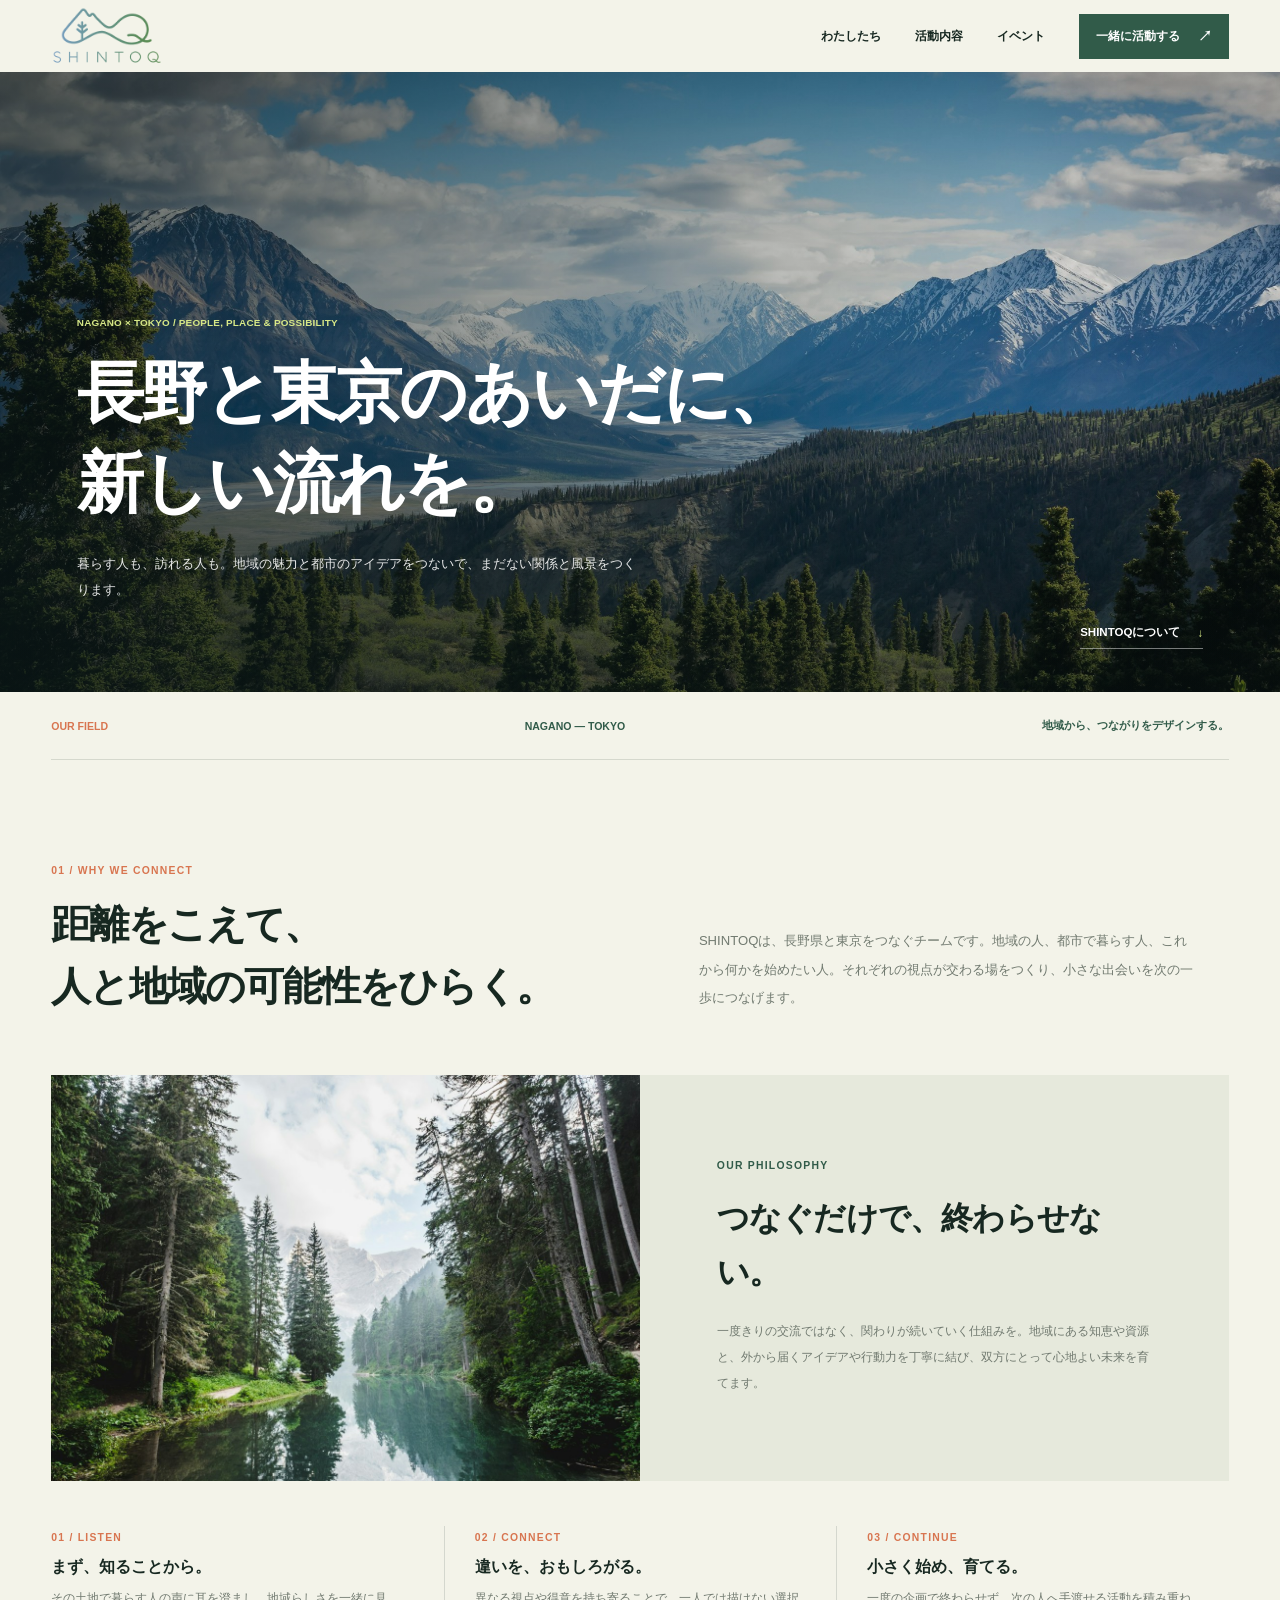
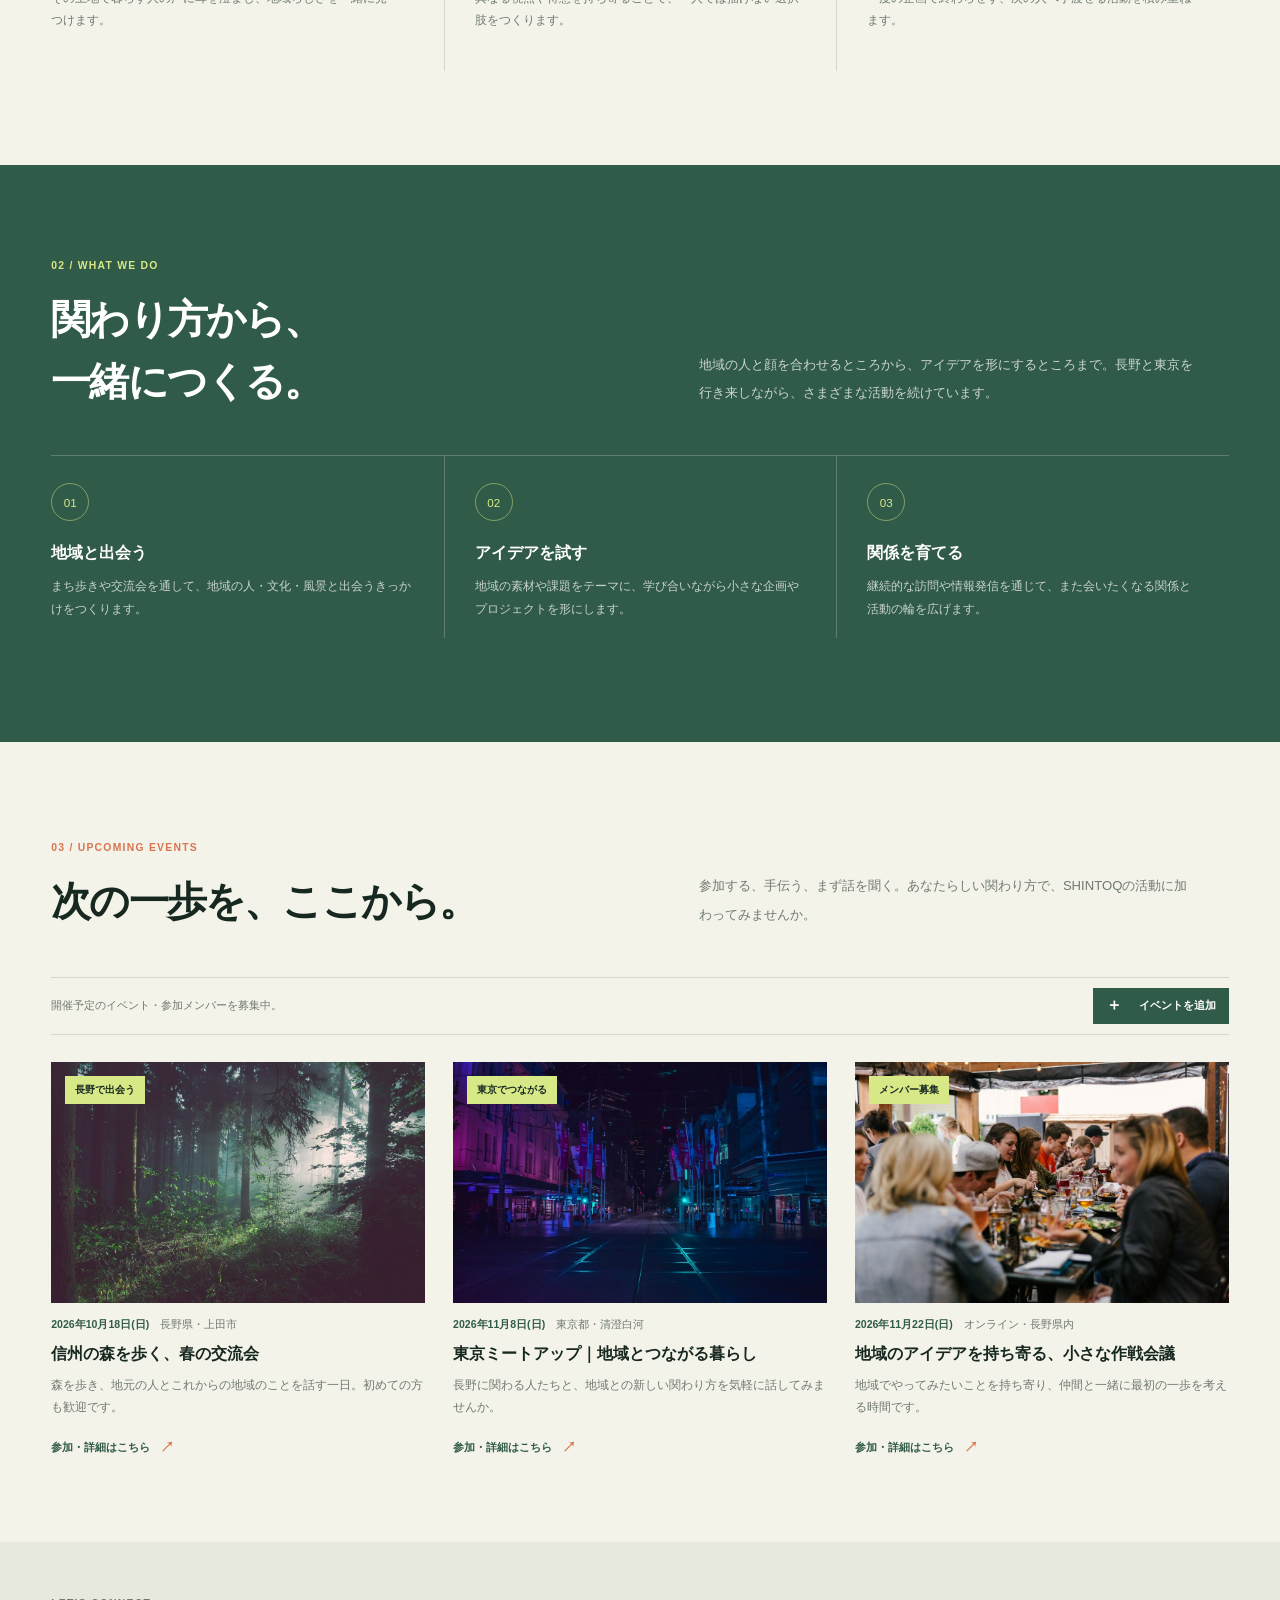
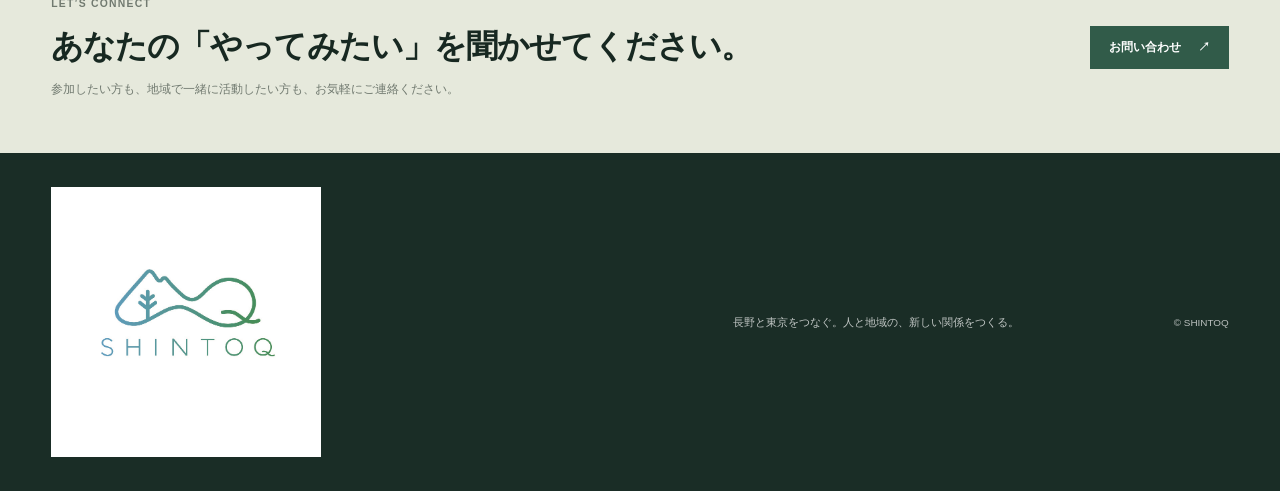
==== index.html @ 17fed613 "Blend header logo into site background Co-authored-by: Copilot App <223556219+Copilot@users.noreply." ====
<!doctype html>
<html lang="ja">
  <head>
    <meta charset="utf-8">
    <meta name="viewport" content="width=device-width, initial-scale=1">
    <meta name="theme-color" content="#f3f3e9">
    <meta name="description" content="長野と東京のあいだに、新しい流れを。SHINTOQは人と地域の可能性をつなぎます。">
    <title>SHINTOQ | 長野と東京のあいだに、新しい流れを。</title>
    <link rel="icon" href="assets/images/shintoq-logo.jpg" type="image/jpeg">
    <link rel="stylesheet" href="styles.css">
    <script src="content.js" defer></script>
    <script src="app.js" defer></script>
  </head>
  <body>
    <a class="skip-link" href="#main">本文へ移動</a>
    <header class="site-header">
      <a class="wordmark" href="#top" aria-label="SHINTOQ トップ">
        <img src="assets/images/shintoq-logo-header.png" alt="SHINTOQ" width="543" height="288">
      </a>
      <button class="menu-toggle" type="button" aria-expanded="false" aria-controls="site-nav">
        <span class="menu-toggle-label">メニュー</span>
        <span class="menu-toggle-icon" aria-hidden="true"><i></i><i></i></span>
      </button>
      <nav class="site-nav" id="site-nav" aria-label="メインナビゲーション">
        <a href="#about">わたしたち</a>
        <a href="#activities">活動内容</a>
        <a href="#events">イベント</a>
        <a class="nav-cta" href="#join">一緒に活動する <span aria-hidden="true">↗</span></a>
      </nav>
    </header>

    <main id="main">
      <section class="hero" id="top" aria-labelledby="hero-title">
        <img class="hero-image" id="hero-image" src="" alt="" fetchpriority="high">
        <div class="hero-shade" aria-hidden="true"></div>
        <div class="hero-copy">
          <p class="eyebrow">NAGANO × TOKYO / PEOPLE, PLACE &amp; POSSIBILITY</p>
          <h1 id="hero-title">長野と東京のあいだに、<br>新しい流れを。</h1>
          <p class="hero-description" id="hero-description"></p>
        </div>
        <a class="hero-link" href="#about">SHINTOQについて <span aria-hidden="true">↓</span></a>
      </section>

      <div class="field-strip" aria-label="SHINTOQの活動領域">
        <span>OUR FIELD</span>
        <span>NAGANO — TOKYO</span>
        <span>地域から、つながりをデザインする。</span>
      </div>

      <section class="about-section page-width" id="about">
        <div class="about-intro">
          <div class="section-title">
            <p class="eyebrow">01 / WHY WE CONNECT</p>
            <h2>距離をこえて、<br>人と地域の可能性をひらく。</h2>
          </div>
          <p class="about-copy" id="about-description"></p>
        </div>
        <div class="philosophy-feature">
          <img id="philosophy-image" src="" alt="">
          <div class="philosophy-copy">
            <p class="eyebrow">OUR PHILOSOPHY</p>
            <h3 id="philosophy-title"></h3>
            <p id="philosophy-description"></p>
          </div>
        </div>
        <div class="principles-grid" id="principles"></div>
      </section>

      <section class="activities-section" id="activities">
        <div class="page-width">
          <div class="activities-intro">
            <div class="section-title">
              <p class="eyebrow">02 / WHAT WE DO</p>
              <h2>関わり方から、<br>一緒につくる。</h2>
            </div>
            <p id="activities-description"></p>
          </div>
          <div class="activity-grid" id="activity-grid"></div>
        </div>
      </section>

      <section class="events-section page-width" id="events">
        <div class="events-intro">
          <div class="section-title">
            <p class="eyebrow">03 / UPCOMING EVENTS</p>
            <h2>次の一歩を、ここから。</h2>
          </div>
          <p id="events-description"></p>
        </div>
        <div class="events-toolbar">
          <p>開催予定のイベント・参加メンバーを募集中。</p>
          <a class="button button-green button-small" href="#join"><span aria-hidden="true">＋</span> イベントを追加</a>
        </div>
        <div class="event-grid" id="event-grid"></div>
      </section>

      <section class="join-section" id="join">
        <div class="page-width join-content">
          <div>
            <p class="eyebrow">LET’S CONNECT</p>
            <h2 id="join-title"></h2>
            <p id="join-description"></p>
          </div>
          <a class="button button-green" id="contact-link" href="#events">お問い合わせ <span aria-hidden="true">↗</span></a>
        </div>
      </section>
    </main>

    <footer class="site-footer">
      <div class="page-width footer-inner">
        <a class="footer-logo" href="#top" aria-label="SHINTOQ トップ">
          <img src="assets/images/shintoq-logo.jpg" alt="SHINTOQ" width="667" height="667">
        </a>
        <p id="footer-message"></p>
        <small>© SHINTOQ</small>
      </div>
    </footer>
  </body>
</html>
---- styles.css ----
:root {
  color-scheme: light;
  --ink: #172821;
  --muted: #717a70;
  --paper: #f3f3e9;
  --sage: #e6e9dc;
  --green: #315b49;
  --green-dark: #1a2d26;
  --orange: #d87550;
  --lime: #d7e887;
  --line: rgba(28, 52, 40, .14);
  --font: "Yu Gothic", "Hiragino Kaku Gothic ProN", Meiryo, sans-serif;
}

* { box-sizing: border-box; }
html { scroll-behavior: smooth; }
body { margin: 0; background: var(--paper); color: var(--ink); font-family: var(--font); -webkit-font-smoothing: antialiased; }
img { display: block; max-width: 100%; }
a { color: inherit; text-decoration: none; }
button { font: inherit; }

.page-width { width: min(1200px, 92%); margin-inline: auto; }
.skip-link { position: absolute; z-index: 10; top: 12px; left: 12px; padding: 12px 16px; transform: translateY(-160%); background: var(--green-dark); color: white; }
.skip-link:focus { transform: translateY(0); }
.site-header { position: relative; z-index: 5; display: flex; align-items: center; justify-content: space-between; height: 72px; padding: 0 max(4%, calc((100vw - 1440px) / 2)); background: var(--paper); }
.wordmark { display: block; width: 112px; height: auto; overflow: visible; }
.wordmark img { width: 100%; height: auto; object-fit: contain; }
.site-nav { display: flex; align-items: center; gap: 34px; font-size: .76rem; font-weight: 600; }
.site-nav a:not(.nav-cta):hover { color: var(--green); }
.nav-cta { display: inline-flex; align-items: center; gap: 18px; padding: 13px 17px; background: var(--green); color: white; }
.nav-cta span { font-size: .9rem; }
.menu-toggle { display: none; }

.hero { position: relative; display: flex; align-items: end; min-height: 620px; padding: 100px max(6%, calc((100vw - 1440px) / 2)) 88px; overflow: hidden; color: white; background: #344b45; }
.hero-image, .hero-shade { position: absolute; inset: 0; width: 100%; height: 100%; }
.hero-image { object-fit: cover; object-position: center 48%; }
.hero-shade { background: linear-gradient(90deg, rgba(12, 26, 27, .58), rgba(13, 26, 28, .16) 80%), linear-gradient(0deg, rgba(9, 20, 18, .53), transparent 64%); }
.hero-copy { position: relative; z-index: 1; max-width: 830px; }
.eyebrow { margin: 0 0 20px; color: var(--orange); font-size: .65rem; font-weight: 700; letter-spacing: .12em; }
.hero .eyebrow { margin-bottom: 20px; color: var(--lime); font-size: .62rem; letter-spacing: .02em; }
.hero h1 { margin: 0; font-size: clamp(2.5rem, 5.2vw, 4.8rem); font-weight: 700; letter-spacing: -.045em; line-height: 1.36; }
.hero-description { max-width: 570px; margin: 22px 0 0; color: rgba(255,255,255,.89); font-size: .83rem; line-height: 2; }
.hero-link { position: absolute; z-index: 1; right: max(6%, calc((100vw - 1440px) / 2)); bottom: 43px; display: flex; align-items: center; gap: 17px; padding-bottom: 8px; border-bottom: 1px solid rgba(255,255,255,.45); color: white; font-size: .72rem; font-weight: 600; }
.hero-link span { color: var(--lime); }

.field-strip { display: flex; align-items: center; justify-content: space-between; width: min(1440px, 92%); min-height: 68px; margin-inline: auto; border-bottom: 1px solid var(--line); color: var(--green); font-size: .66rem; font-weight: 700; }
.field-strip span:first-child { color: var(--orange); }
.about-section { padding-top: 105px; padding-bottom: 94px; }
.about-intro, .activities-intro, .events-intro { display: grid; grid-template-columns: 1fr 1fr; align-items: end; gap: 10%; }
.section-title .eyebrow { margin-bottom: 18px; }
.section-title h2 { margin: 0; font-size: clamp(1.8rem, 3.1vw, 2.65rem); font-weight: 700; letter-spacing: -.045em; line-height: 1.55; }
.about-copy, .activities-intro > p, .events-intro > p { max-width: 500px; margin: 0 0 5px; color: var(--muted); font-size: .82rem; line-height: 2.15; }
.philosophy-feature { display: grid; grid-template-columns: 1fr 1fr; min-height: 370px; margin-top: 58px; background: var(--sage); }
.philosophy-feature > img { width: 100%; height: 100%; min-height: 370px; object-fit: cover; }
.philosophy-copy { display: flex; flex-direction: column; justify-content: center; padding: 48px clamp(35px, 6vw, 82px); }
.philosophy-copy .eyebrow { margin-bottom: 20px; color: var(--green); }
.philosophy-copy h3 { max-width: 480px; margin: 0 0 18px; font-size: clamp(1.45rem, 2.5vw, 2rem); line-height: 1.7; letter-spacing: -.025em; }
.philosophy-copy > p:last-child { max-width: 470px; margin: 0; color: var(--muted); font-size: .78rem; line-height: 2.1; }
.principles-grid { display: grid; grid-template-columns: repeat(3, 1fr); margin-top: 45px; }
.principle-card { min-height: 145px; padding: 6px 27px 6px 0; }
.principle-card + .principle-card { padding-left: 30px; border-left: 1px solid var(--line); }
.principle-card .eyebrow { margin-bottom: 14px; }
.principle-card h3 { margin: 0 0 10px; font-size: .98rem; }
.principle-card > p:last-child { max-width: 340px; margin: 0; color: var(--muted); font-size: .72rem; line-height: 1.9; }

.activities-section { padding: 95px 0 104px; background: var(--green); color: white; }
.activities-intro { padding-bottom: 43px; border-bottom: 1px solid rgba(255,255,255,.22); }
.activities-section .eyebrow { color: var(--lime); }
.activities-intro > p { color: rgba(255,255,255,.75); }
.activity-grid { display: grid; grid-template-columns: repeat(3, 1fr); }
.activity-card { min-height: 182px; padding: 27px 30px 0 0; }
.activity-card + .activity-card { padding-left: 30px; border-left: 1px solid rgba(255,255,255,.22); }
.activity-number { display: flex; align-items: center; justify-content: center; width: 38px; height: 38px; margin-bottom: 22px; border: 1px solid rgba(215,232,135,.48); border-radius: 50%; color: var(--lime); font-size: .73rem; }
.activity-card h3 { margin: 0 0 11px; font-size: 1rem; }
.activity-card p { max-width: 360px; margin: 0; color: rgba(255,255,255,.73); font-size: .73rem; line-height: 1.95; }

.events-section { padding-top: 100px; padding-bottom: 85px; }
.events-intro { padding-bottom: 44px; }
.events-intro > p { margin-bottom: 4px; }
.events-toolbar { display: flex; align-items: center; justify-content: space-between; min-height: 58px; border-top: 1px solid var(--line); border-bottom: 1px solid var(--line); }
.events-toolbar > p { margin: 0; color: var(--muted); font-size: .68rem; }
.button { display: inline-flex; align-items: center; justify-content: center; gap: 17px; min-height: 43px; padding: 0 19px; font-size: .72rem; font-weight: 600; transition: background .2s ease, transform .2s ease; }
.button:hover { transform: translateY(-2px); }
.button-green { background: var(--green); color: white; }
.button-green:hover { background: #234836; }
.button-small { min-height: 36px; padding-inline: 13px; font-size: .66rem; }
.button-small > span { font-size: 1rem; }
.event-grid { display: grid; grid-template-columns: repeat(3, 1fr); gap: 28px; padding-top: 27px; }
.event-card { min-width: 0; }
.event-image-link { position: relative; display: block; aspect-ratio: 1.55; overflow: hidden; background: var(--sage); }
.event-image { width: 100%; height: 100%; object-fit: cover; transition: transform .4s ease; }
.event-image-link:hover .event-image { transform: scale(1.04); }
.event-category { position: absolute; top: 14px; left: 14px; padding: 7px 10px; background: var(--lime); color: var(--ink); font-size: .62rem; font-weight: 700; }
.event-body { padding-top: 15px; }
.event-date { margin: 0 0 8px; color: var(--green); font-size: .66rem; font-weight: 700; }
.event-location { color: var(--muted); font-weight: 500; }
.event-body h3 { margin: 0 0 8px; font-size: 1rem; font-weight: 700; line-height: 1.7; }
.event-description { min-height: 52px; margin: 0; color: var(--muted); font-size: .72rem; line-height: 1.9; }
.event-details { display: inline-flex; align-items: center; gap: 10px; margin-top: 11px; color: var(--green); font-size: .66rem; font-weight: 700; }
.event-details span { color: var(--orange); font-size: .9rem; }

.join-section { padding: 56px 0; background: var(--sage); }
.join-content { display: flex; align-items: center; justify-content: space-between; gap: 45px; }
.join-section .eyebrow { margin-bottom: 12px; color: var(--muted); }
.join-section h2 { margin: 0; font-size: clamp(1.35rem, 2.6vw, 2rem); line-height: 1.6; letter-spacing: -.03em; }
.join-section #join-description { margin: 10px 0 0; color: var(--muted); font-size: .73rem; }
.join-section .button { flex-shrink: 0; }
.site-footer { padding: 34px 0; background: var(--green-dark); color: white; }
.footer-inner { display: grid; grid-template-columns: 1fr 1fr auto; align-items: center; gap: 35px; }
.footer-logo { display: grid; place-items: center; width: 270px; min-height: 220px; padding: 23px; background: white; }
.footer-logo img { width: 100%; height: auto; }
.footer-inner > p { justify-self: center; margin: 0; color: rgba(255,255,255,.73); font-size: .7rem; }
.footer-inner small { justify-self: end; color: rgba(255,255,255,.7); font-size: .62rem; }

@media (min-width: 1500px) {
  .hero { min-height: 740px; }
}

@media (max-width: 800px) {
  .site-header { height: 64px; }
  .hero { min-height: 560px; padding: 80px 6% 78px; }
  .hero h1 { font-size: clamp(2.4rem, 7vw, 3.8rem); }
  .about-section { padding-top: 76px; padding-bottom: 75px; }
  .about-intro, .activities-intro, .events-intro { gap: 6%; }
  .philosophy-feature { min-height: 310px; }
  .philosophy-feature > img { min-height: 310px; }
  .philosophy-copy { padding: 34px 28px; }
  .activity-card, .activity-card + .activity-card { padding-right: 19px; padding-left: 19px; }
  .activity-card:first-child { padding-left: 0; }
  .activity-card p { font-size: .69rem; }
  .event-grid { gap: 18px; }
  .event-body h3 { font-size: .9rem; }
  .footer-logo { width: 210px; min-height: 175px; }
}

@media (max-width: 600px) {
  .page-width { width: 88%; }
  .site-header { height: 62px; padding-inline: 6%; }
  .wordmark { width: 92px; height: auto; }
  .menu-toggle { display: flex; align-items: center; gap: 10px; padding: 9px 0 9px 10px; border: 0; background: transparent; color: var(--ink); cursor: pointer; }
  .menu-toggle-label { font-size: .68rem; font-weight: 600; }
  .menu-toggle-icon { display: grid; gap: 5px; width: 18px; }
  .menu-toggle-icon i { height: 1px; background: var(--ink); transition: transform .2s ease; }
  .menu-toggle[aria-expanded="true"] .menu-toggle-icon i:first-child { transform: translateY(3px) rotate(45deg); }
  .menu-toggle[aria-expanded="true"] .menu-toggle-icon i:last-child { transform: translateY(-3px) rotate(-45deg); }
  .site-nav { position: absolute; top: 100%; right: 0; left: 0; display: none; align-items: stretch; gap: 0; padding: 12px 6% 20px; background: var(--paper); box-shadow: 0 10px 18px rgba(20,35,27,.1); }
  .site-nav.is-open { display: flex; flex-direction: column; }
  .site-nav a { padding: 13px 0; }
  .site-nav .nav-cta { justify-content: space-between; margin-top: 6px; padding: 12px 15px; }
  .hero { min-height: 510px; padding: 65px 6% 82px; }
  .hero-image { object-position: 57% center; }
  .hero h1 { font-size: clamp(2.25rem, 9.3vw, 3.3rem); }
  .hero .eyebrow { max-width: 300px; font-size: .56rem; line-height: 1.8; }
  .hero-description { max-width: 390px; font-size: .76rem; }
  .hero-link { right: 6%; bottom: 28px; font-size: .66rem; }
  .field-strip { width: 88%; min-height: 62px; gap: 10px; font-size: .55rem; }
  .field-strip span:last-child { display: none; }
  .about-section { padding-top: 68px; padding-bottom: 65px; }
  .about-intro, .activities-intro, .events-intro { grid-template-columns: 1fr; gap: 20px; }
  .section-title h2 { font-size: clamp(1.65rem, 7vw, 2.25rem); }
  .about-copy, .activities-intro > p, .events-intro > p { font-size: .76rem; }
  .philosophy-feature { grid-template-columns: 1fr; margin-top: 35px; }
  .philosophy-feature > img { min-height: 0; aspect-ratio: 1.35; }
  .philosophy-copy { padding: 28px 24px 32px; }
  .philosophy-copy h3 { font-size: 1.4rem; }
  .principles-grid { grid-template-columns: 1fr; margin-top: 32px; }
  .principle-card, .principle-card + .principle-card { min-height: 0; padding: 20px 0; border-top: 1px solid var(--line); border-left: 0; }
  .principle-card .eyebrow { margin-bottom: 10px; }
  .activities-section { padding: 68px 0 70px; }
  .activities-intro { padding-bottom: 28px; }
  .activity-grid { grid-template-columns: 1fr; }
  .activity-card, .activity-card + .activity-card { min-height: 0; padding: 22px 0; border-bottom: 1px solid rgba(255,255,255,.22); border-left: 0; }
  .activity-number { margin-bottom: 14px; }
  .activity-card p { font-size: .73rem; }
  .events-section { padding-top: 68px; padding-bottom: 58px; }
  .events-intro { padding-bottom: 28px; }
  .events-toolbar > p { max-width: 58%; font-size: .62rem; }
  .event-grid { grid-template-columns: 1fr; gap: 30px; padding-top: 22px; }
  .event-image-link { aspect-ratio: 1.6; }
  .event-description { min-height: 0; }
  .join-section { padding: 42px 0; }
  .join-content { align-items: flex-start; flex-direction: column; gap: 24px; }
  .join-section h2 { font-size: 1.4rem; }
  .site-footer { padding: 24px 0; }
  .footer-inner { grid-template-columns: 1fr auto; gap: 20px; }
  .footer-logo { grid-row: span 2; width: 138px; min-height: 138px; padding: 16px; }
  .footer-inner > p { justify-self: start; align-self: end; font-size: .62rem; }
  .footer-inner small { align-self: start; }
}

@media (min-width: 481px) and (max-width: 600px) {
  .page-width { width: 95%; }
  .site-header { height: 40px; padding-inline: 2.5%; }
  .wordmark { width: 57px; height: auto; }
  .menu-toggle { display: none; }
  .site-nav { position: static; display: flex; align-items: center; gap: 14px; padding: 0; background: transparent; box-shadow: none; font-size: .47rem; }
  .site-nav a { padding: 0; }
  .site-nav .nav-cta { margin: 0; padding: 7px 9px; }
  .hero { min-height: 355px; padding: 55px 2.5% 45px; }
  .hero h1 { font-size: 1.9rem; }
  .hero .eyebrow { max-width: none; margin-bottom: 12px; font-size: .43rem; }
  .hero-description { max-width: 365px; margin-top: 12px; font-size: .48rem; }
  .hero-link { right: 2.5%; bottom: 22px; font-size: .46rem; }
  .field-strip { width: 95%; min-height: 35px; font-size: .45rem; }
  .field-strip span:last-child { display: inline; }
  .about-section { padding-top: 55px; padding-bottom: 48px; }
  .about-intro, .activities-intro, .events-intro { grid-template-columns: 1fr 1fr; gap: 5%; }
  .section-title .eyebrow { margin-bottom: 9px; font-size: .43rem; }
  .section-title h2 { font-size: 1.2rem; line-height: 1.5; }
  .about-copy, .activities-intro > p, .events-intro > p { margin-bottom: 0; font-size: .48rem; line-height: 1.9; }
  .philosophy-feature { grid-template-columns: 1fr 1fr; min-height: 196px; margin-top: 28px; }
  .philosophy-feature > img { min-height: 196px; }
  .philosophy-copy { padding: 20px 25px; }
  .philosophy-copy .eyebrow { margin-bottom: 10px; font-size: .43rem; }
  .philosophy-copy h3 { margin-bottom: 9px; font-size: .96rem; line-height: 1.6; }
  .philosophy-copy > p:last-child { font-size: .47rem; line-height: 1.9; }
  .principles-grid { grid-template-columns: repeat(3, 1fr); margin-top: 28px; }
  .principle-card { min-height: 102px; padding: 4px 11px 4px 0; }
  .principle-card + .principle-card { padding-left: 13px; }
  .principle-card .eyebrow { margin-bottom: 8px; }
  .principle-card h3 { margin-bottom: 6px; font-size: .58rem; }
  .principle-card > p:last-child { font-size: .43rem; line-height: 1.7; }
  .activities-section { padding: 60px 0 64px; }
  .activities-intro { padding-bottom: 28px; }
  .activity-grid { grid-template-columns: repeat(3, minmax(0, 1fr)); }
  .activity-card, .activity-card + .activity-card { min-height: 128px; padding: 15px 13px 0; }
  .activity-card:first-child { padding-left: 0; }
  .activity-number { width: 26px; height: 26px; margin-bottom: 13px; font-size: .53rem; }
  .activity-card h3 { margin-bottom: 7px; font-size: .59rem; }
  .activity-card p { font-size: .44rem; line-height: 1.75; }
  .events-section { padding-top: 62px; padding-bottom: 48px; }
  .events-intro { padding-bottom: 27px; }
  .events-toolbar { min-height: 38px; }
  .events-toolbar > p { max-width: none; font-size: .45rem; }
  .button { min-height: 30px; gap: 8px; padding-inline: 11px; font-size: .48rem; }
  .button-small { min-height: 25px; padding-inline: 8px; font-size: .43rem; }
  .event-grid { grid-template-columns: repeat(3, minmax(0, 1fr)); gap: 13px; padding-top: 17px; }
  .event-image-link { aspect-ratio: 1.55; }
  .event-category { top: 8px; left: 8px; padding: 5px 7px; font-size: .4rem; }
  .event-body { padding-top: 9px; }
  .event-date { margin-bottom: 5px; font-size: .43rem; }
  .event-location { display: inline; font-size: .4rem; }
  .event-body h3 { margin-bottom: 5px; font-size: .57rem; line-height: 1.55; }
  .event-description { min-height: 44px; font-size: .43rem; line-height: 1.65; }
  .event-details { gap: 5px; margin-top: 7px; font-size: .42rem; }
  .join-section { padding: 35px 0; }
  .join-content { align-items: center; flex-direction: row; gap: 25px; }
  .join-section .eyebrow { margin-bottom: 7px; font-size: .43rem; }
  .join-section h2 { font-size: .98rem; }
  .join-section #join-description { margin-top: 6px; font-size: .46rem; }
  .site-footer { padding: 14px 0; }
  .footer-inner { grid-template-columns: 1fr 1fr auto; gap: 20px; }
  .footer-logo { grid-row: auto; width: 145px; min-height: 145px; padding: 15px; }
  .footer-inner > p { justify-self: center; align-self: center; font-size: .43rem; }
  .footer-inner small { align-self: center; font-size: .4rem; }
}

@media (prefers-reduced-motion: reduce) {
  *, *::before, *::after { scroll-behavior: auto !important; transition-duration: .01ms !important; }
}
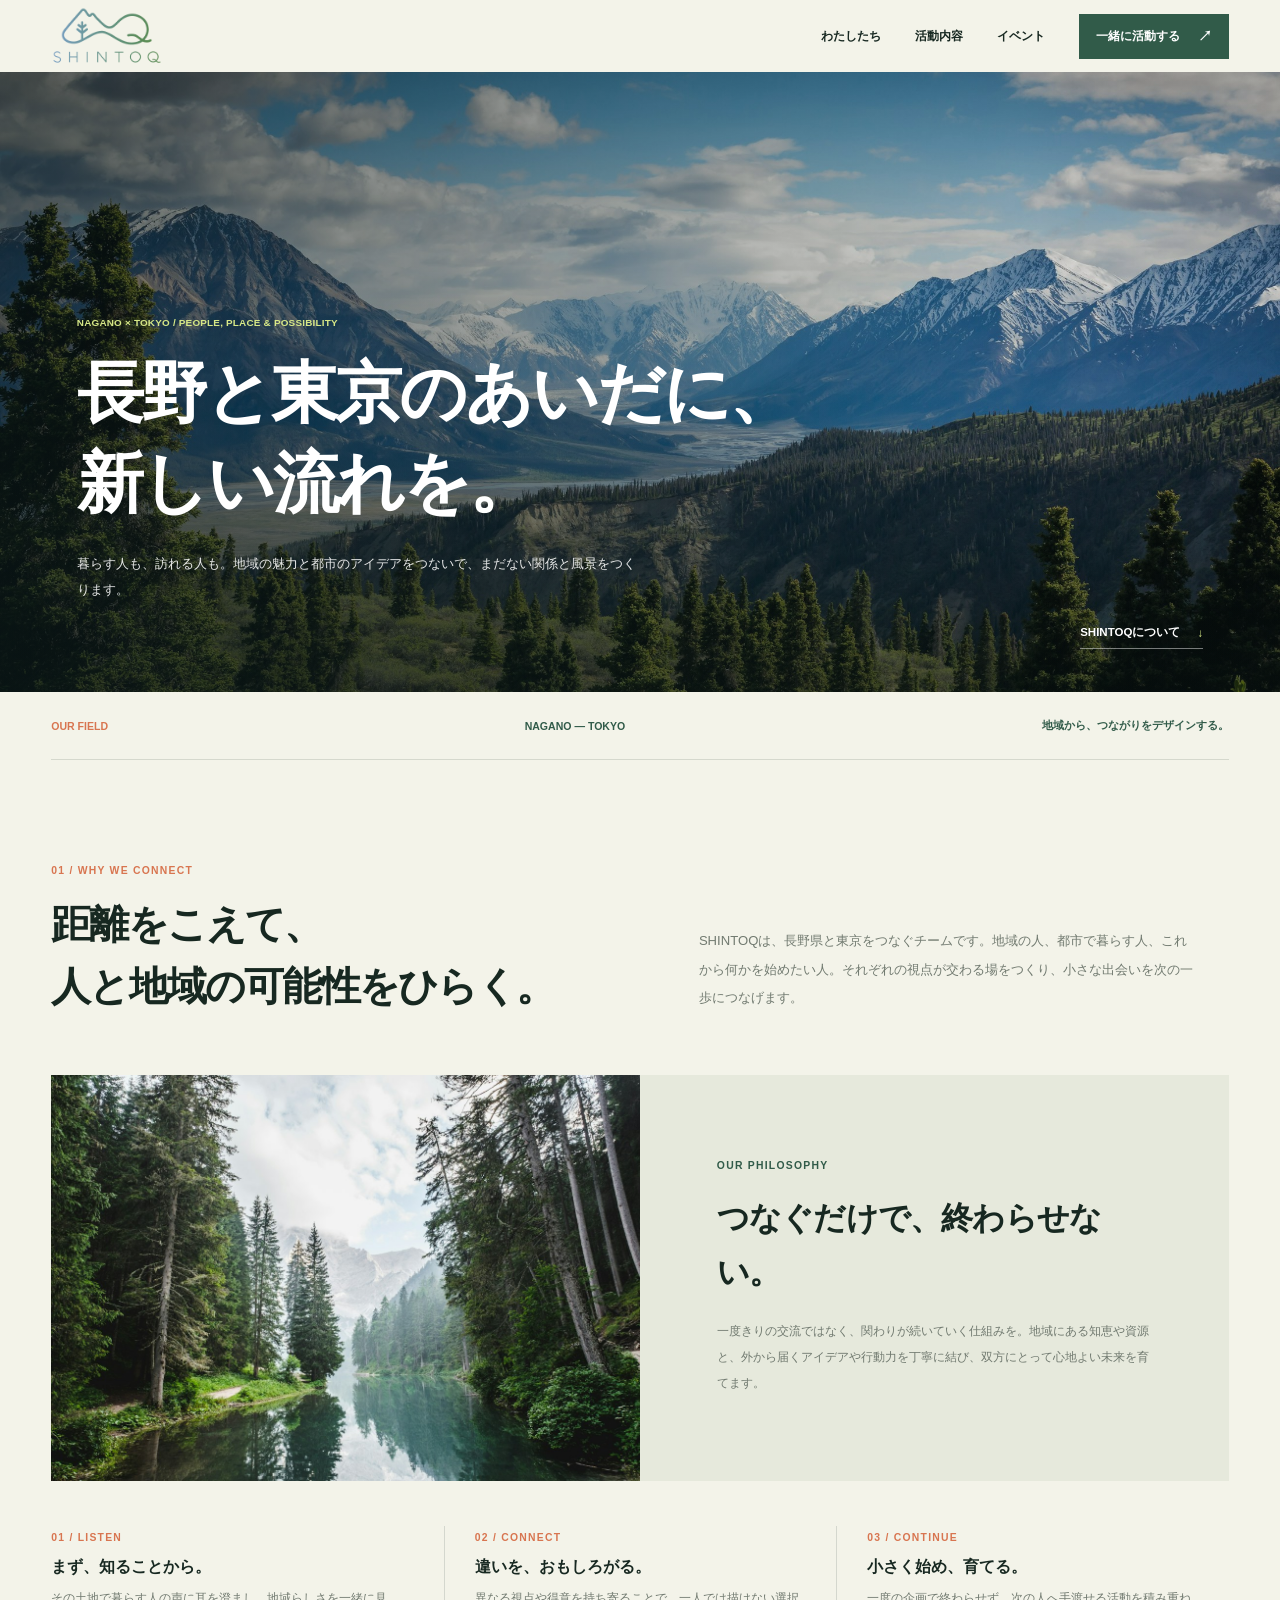
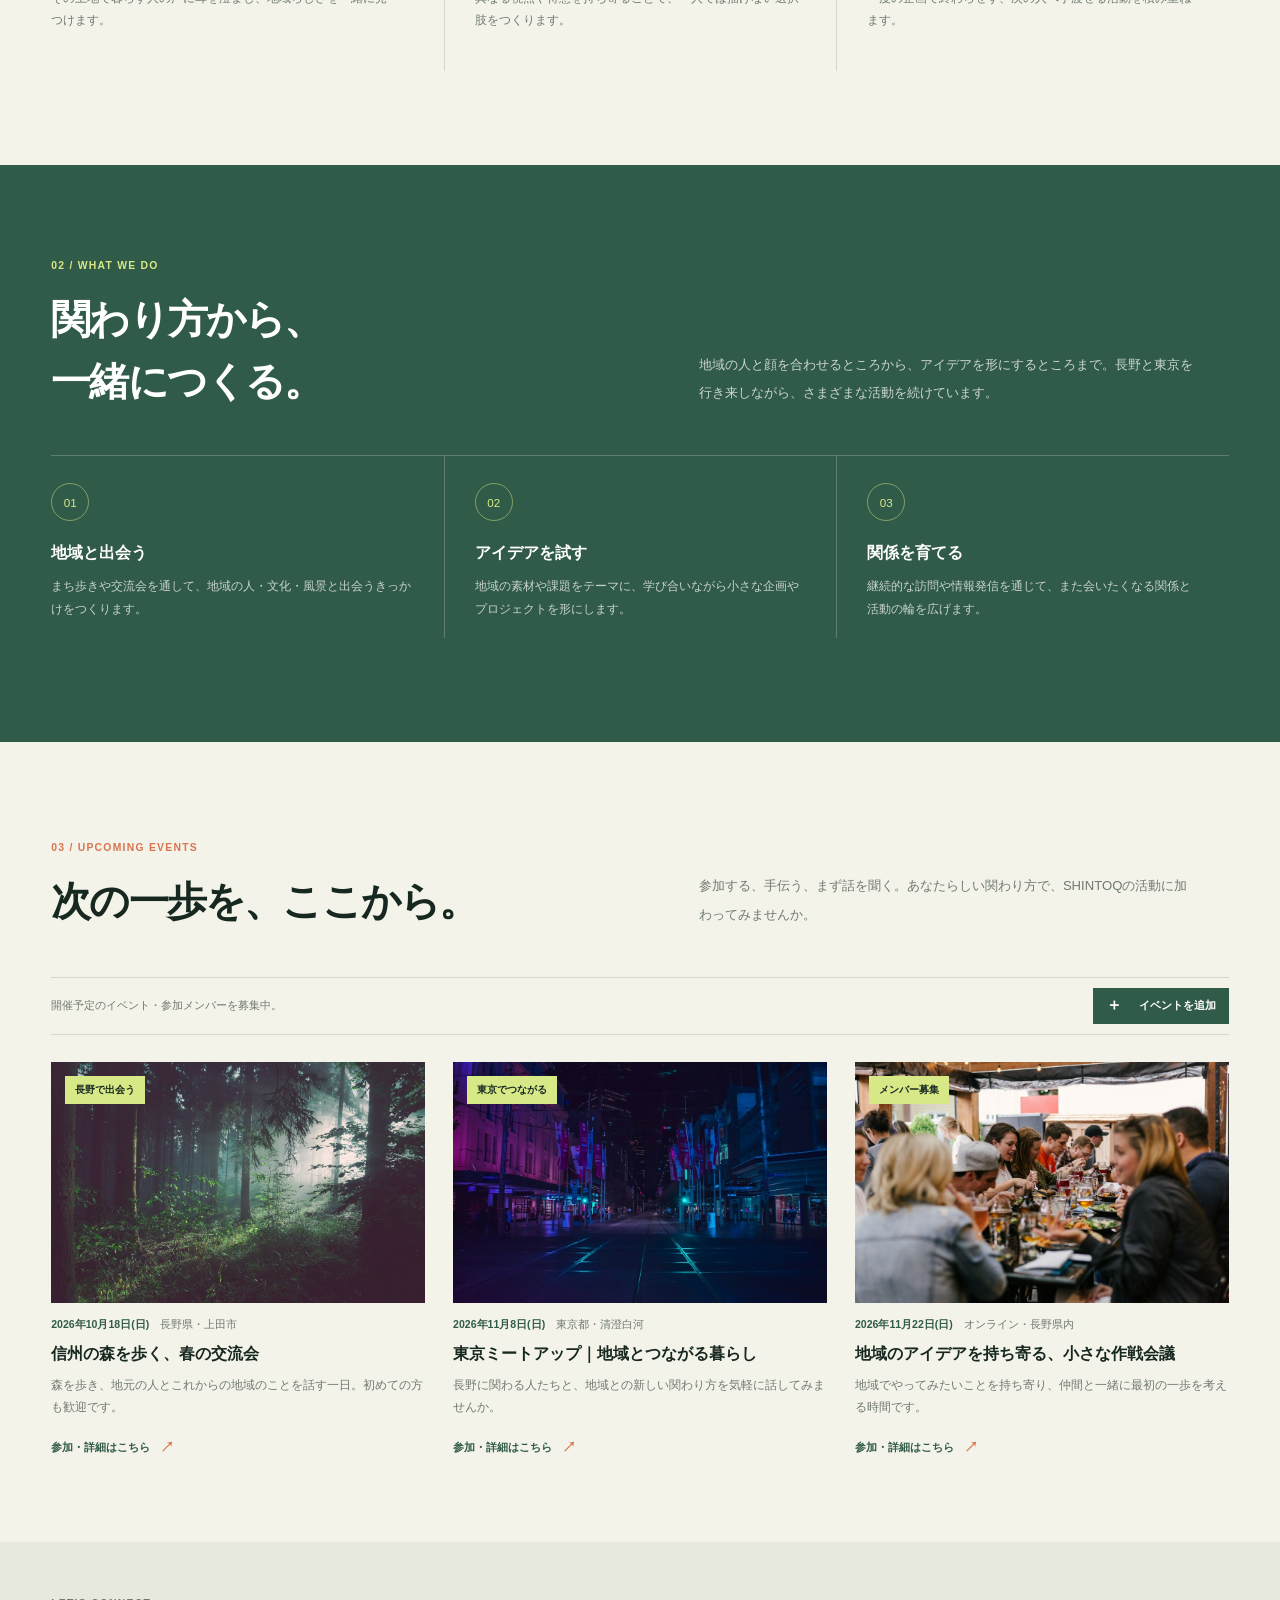
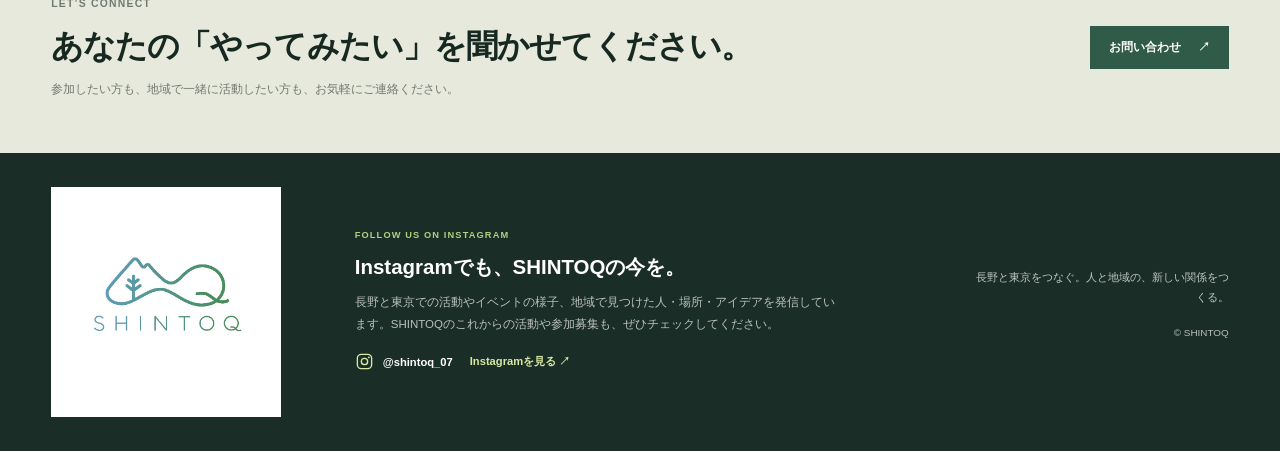
==== commit 6d9f5a43: "Add SHINTOQ Instagram footer link Co-authored-by: Copilot App <223556219+Copilot@users.noreply.githu" ====
--- a/index.html
+++ b/index.html
@@ -111,8 +111,24 @@
         <a class="footer-logo" href="#top" aria-label="SHINTOQ トップ">
           <img src="assets/images/shintoq-logo.jpg" alt="SHINTOQ" width="667" height="667">
         </a>
-        <p id="footer-message"></p>
-        <small>© SHINTOQ</small>
+        <div class="footer-instagram">
+          <p class="eyebrow">FOLLOW US ON INSTAGRAM</p>
+          <h2>Instagramでも、SHINTOQの今を。</h2>
+          <p id="instagram-description"></p>
+          <a class="instagram-link" id="instagram-link" href="#" target="_blank" rel="noopener noreferrer">
+            <svg aria-hidden="true" viewBox="0 0 24 24" fill="none">
+              <rect x="3" y="3" width="18" height="18" rx="5" stroke="currentColor" stroke-width="1.7"></rect>
+              <circle cx="12" cy="12" r="4" stroke="currentColor" stroke-width="1.7"></circle>
+              <circle cx="17.5" cy="6.8" r="1.1" fill="currentColor"></circle>
+            </svg>
+            <span id="instagram-handle"></span>
+            <span class="instagram-link-label">Instagramを見る <span aria-hidden="true">↗</span></span>
+          </a>
+        </div>
+        <div class="footer-meta">
+          <p id="footer-message"></p>
+          <small>© SHINTOQ</small>
+        </div>
       </div>
     </footer>
   </body>
--- a/styles.css
+++ b/styles.css
@@ -106,11 +106,19 @@
 .join-section #join-description { margin: 10px 0 0; color: var(--muted); font-size: .73rem; }
 .join-section .button { flex-shrink: 0; }
 .site-footer { padding: 34px 0; background: var(--green-dark); color: white; }
-.footer-inner { display: grid; grid-template-columns: 1fr 1fr auto; align-items: center; gap: 35px; }
-.footer-logo { display: grid; place-items: center; width: 270px; min-height: 220px; padding: 23px; background: white; }
+.footer-inner { display: grid; grid-template-columns: minmax(180px, .8fr) minmax(300px, 1.8fr) minmax(150px, .8fr); align-items: center; gap: clamp(20px, 4vw, 50px); }
+.footer-logo { display: grid; place-items: center; width: min(100%, 230px); aspect-ratio: 1; padding: 20px; background: white; }
 .footer-logo img { width: 100%; height: auto; }
-.footer-inner > p { justify-self: center; margin: 0; color: rgba(255,255,255,.73); font-size: .7rem; }
-.footer-inner small { justify-self: end; color: rgba(255,255,255,.7); font-size: .62rem; }
+.footer-instagram { max-width: 510px; }
+.footer-instagram .eyebrow { margin-bottom: 11px; color: #b5ce81; font-size: .58rem; }
+.footer-instagram h2 { margin: 0 0 9px; font-size: clamp(1.05rem, 1.6vw, 1.35rem); line-height: 1.6; }
+.footer-instagram > p:not(.eyebrow) { max-width: 490px; margin: 0; color: rgba(255,255,255,.7); font-size: .72rem; line-height: 1.9; }
+.instagram-link { display: inline-flex; align-items: center; gap: 9px; margin-top: 16px; color: white; font-size: .7rem; font-weight: 600; }
+.instagram-link > svg { width: 19px; height: 19px; color: #d9e8a4; }
+.instagram-link-label { margin-left: 8px; color: #d9e8a4; }
+.footer-meta { display: flex; flex-direction: column; align-items: flex-end; gap: 19px; }
+.footer-meta p { margin: 0; color: rgba(255,255,255,.73); font-size: .68rem; line-height: 1.9; text-align: right; }
+.footer-meta small { color: rgba(255,255,255,.7); font-size: .62rem; }
 
 @media (min-width: 1500px) {
   .hero { min-height: 740px; }
@@ -130,7 +138,11 @@
   .activity-card p { font-size: .69rem; }
   .event-grid { gap: 18px; }
   .event-body h3 { font-size: .9rem; }
-  .footer-logo { width: 210px; min-height: 175px; }
+  .footer-inner { grid-template-columns: 180px minmax(0, 1fr); gap: 25px; }
+  .footer-logo { grid-row: span 2; width: 180px; }
+  .footer-instagram { align-self: end; }
+  .footer-meta { grid-column: 2; align-items: flex-start; gap: 8px; }
+  .footer-meta p { font-size: .65rem; text-align: left; }
 }
 
 @media (max-width: 600px) {
@@ -182,10 +194,18 @@
   .join-content { align-items: flex-start; flex-direction: column; gap: 24px; }
   .join-section h2 { font-size: 1.4rem; }
   .site-footer { padding: 24px 0; }
-  .footer-inner { grid-template-columns: 1fr auto; gap: 20px; }
-  .footer-logo { grid-row: span 2; width: 138px; min-height: 138px; padding: 16px; }
-  .footer-inner > p { justify-self: start; align-self: end; font-size: .62rem; }
-  .footer-inner small { align-self: start; }
+  .footer-inner { grid-template-columns: 138px minmax(0, 1fr); align-items: start; gap: 18px 15px; }
+  .footer-logo { grid-column: 1; grid-row: 1 / span 2; width: 138px; padding: 16px; }
+  .footer-instagram { grid-column: 2; grid-row: 1; }
+  .footer-instagram .eyebrow { margin-bottom: 7px; font-size: .48rem; }
+  .footer-instagram h2 { margin-bottom: 6px; font-size: .83rem; }
+  .footer-instagram > p:not(.eyebrow) { font-size: .62rem; }
+  .instagram-link { flex-wrap: wrap; gap: 6px; margin-top: 10px; font-size: .61rem; }
+  .instagram-link > svg { width: 17px; height: 17px; }
+  .instagram-link-label { margin-left: 0; }
+  .footer-meta { grid-column: 2; grid-row: 2; gap: 8px; }
+  .footer-meta p { font-size: .58rem; text-align: left; }
+  .footer-meta small { align-self: flex-start; font-size: .53rem; }
 }
 
 @media (min-width: 481px) and (max-width: 600px) {
@@ -249,10 +269,16 @@
   .join-section h2 { font-size: .98rem; }
   .join-section #join-description { margin-top: 6px; font-size: .46rem; }
   .site-footer { padding: 14px 0; }
-  .footer-inner { grid-template-columns: 1fr 1fr auto; gap: 20px; }
-  .footer-logo { grid-row: auto; width: 145px; min-height: 145px; padding: 15px; }
-  .footer-inner > p { justify-self: center; align-self: center; font-size: .43rem; }
-  .footer-inner small { align-self: center; font-size: .4rem; }
+  .footer-inner { grid-template-columns: 145px minmax(0, 1fr); gap: 14px; }
+  .footer-logo { grid-column: 1; grid-row: 1 / span 2; width: 145px; padding: 15px; }
+  .footer-instagram .eyebrow { margin-bottom: 4px; font-size: .37rem; }
+  .footer-instagram h2 { margin-bottom: 4px; font-size: .64rem; }
+  .footer-instagram > p:not(.eyebrow) { font-size: .41rem; line-height: 1.6; }
+  .instagram-link { gap: 4px; margin-top: 5px; font-size: .4rem; }
+  .instagram-link > svg { width: 12px; height: 12px; }
+  .footer-meta { gap: 5px; }
+  .footer-meta p { font-size: .4rem; }
+  .footer-meta small { font-size: .37rem; }
 }
 
 @media (prefers-reduced-motion: reduce) {
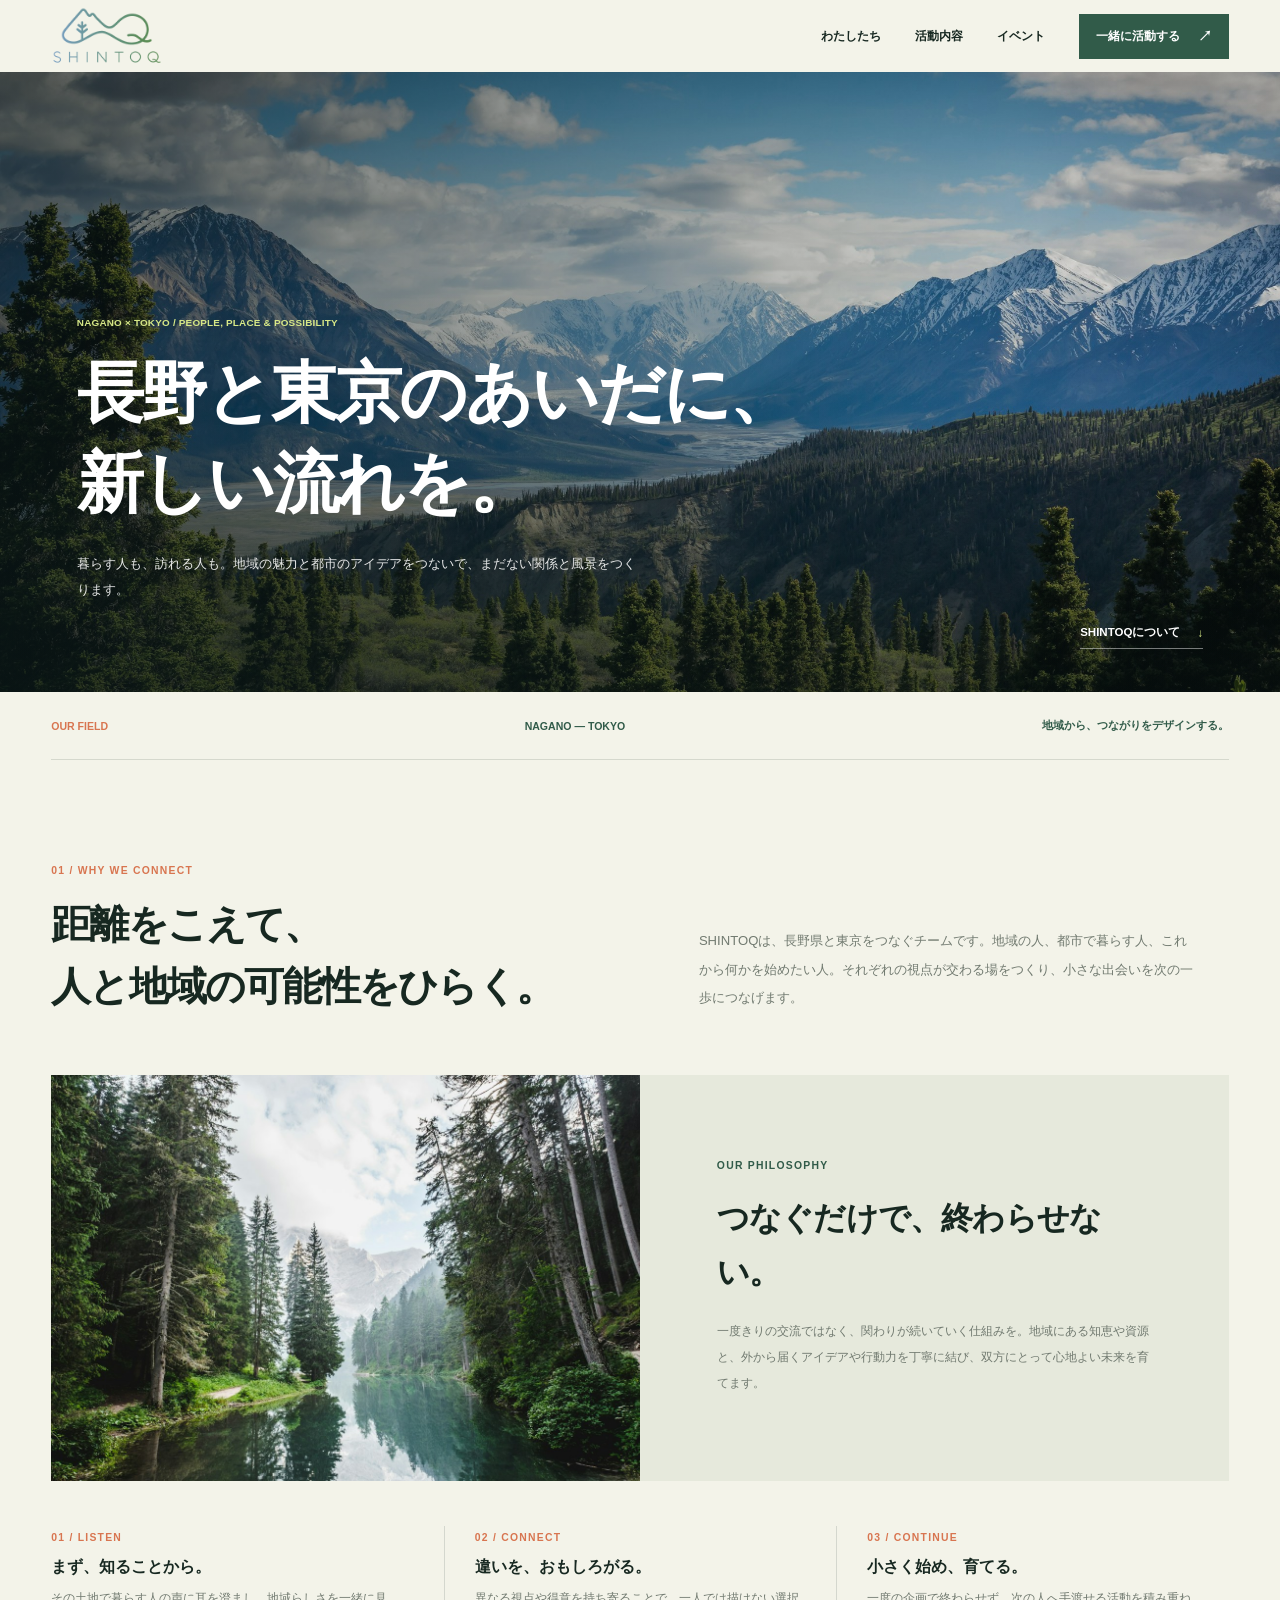
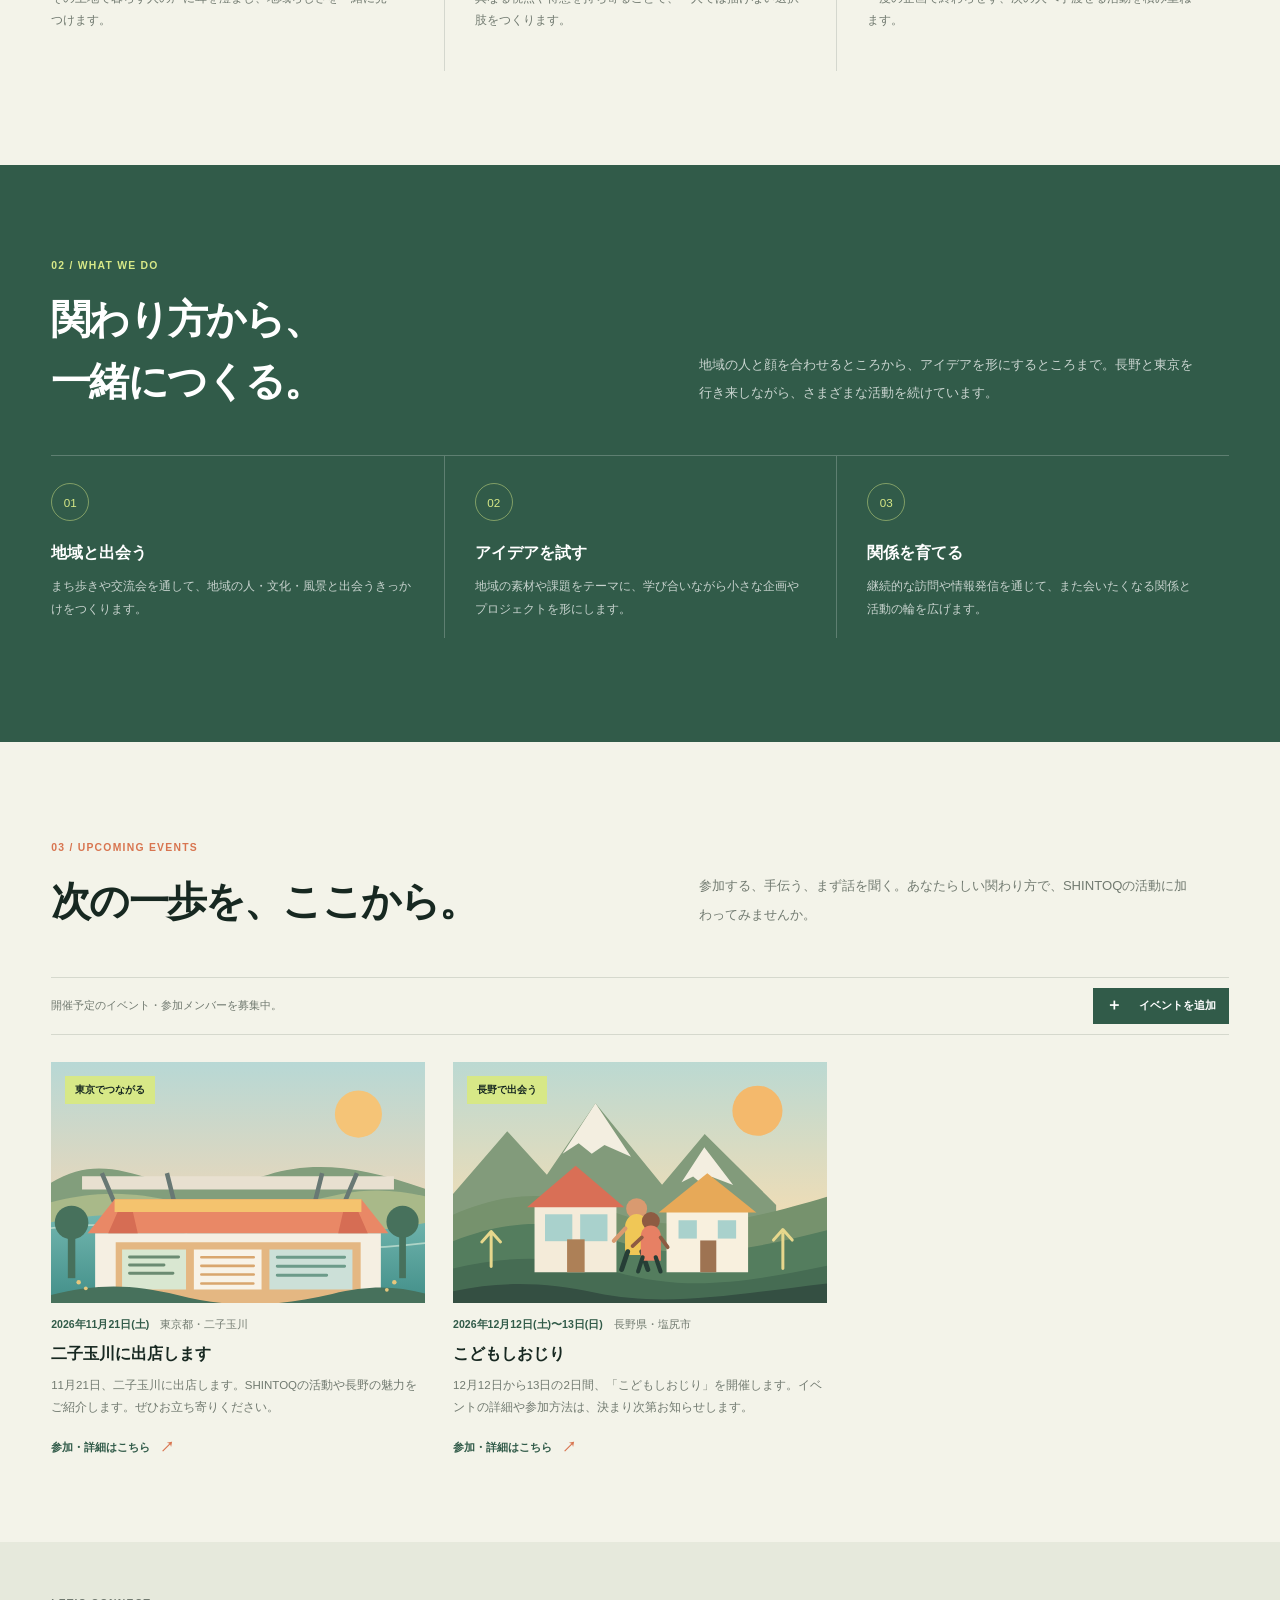
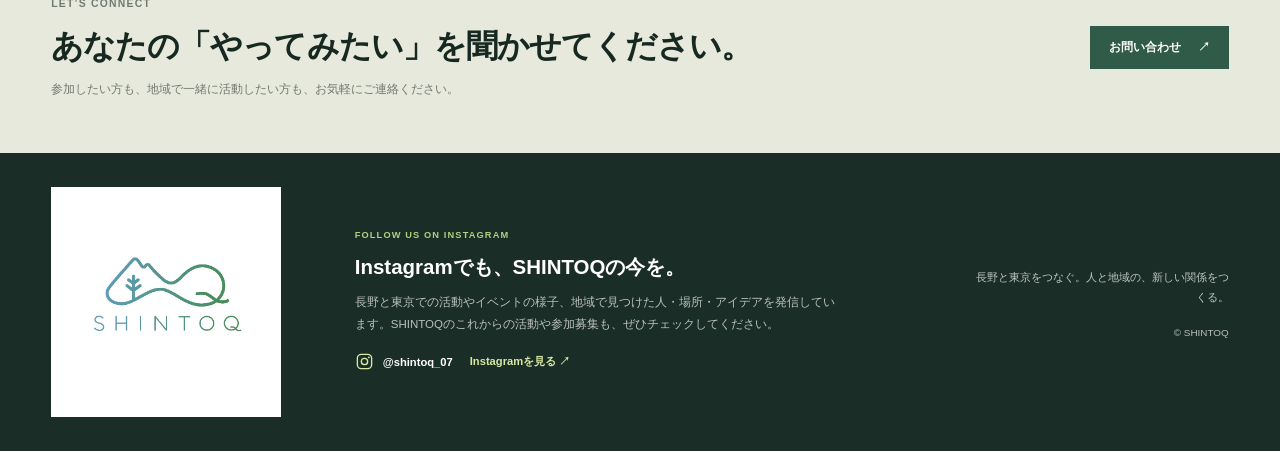
==== commit 394d7af6: "Refresh published event content cache Co-authored-by: Copilot App <223556219+Copilot@users.noreply.g" ====
--- a/index.html
+++ b/index.html
@@ -8,7 +8,7 @@
     <title>SHINTOQ | 長野と東京のあいだに、新しい流れを。</title>
     <link rel="icon" href="assets/images/shintoq-logo.jpg" type="image/jpeg">
     <link rel="stylesheet" href="styles.css">
-    <script src="content.js" defer></script>
+    <script src="content.js?v=20261013" defer></script>
     <script src="app.js" defer></script>
   </head>
   <body>
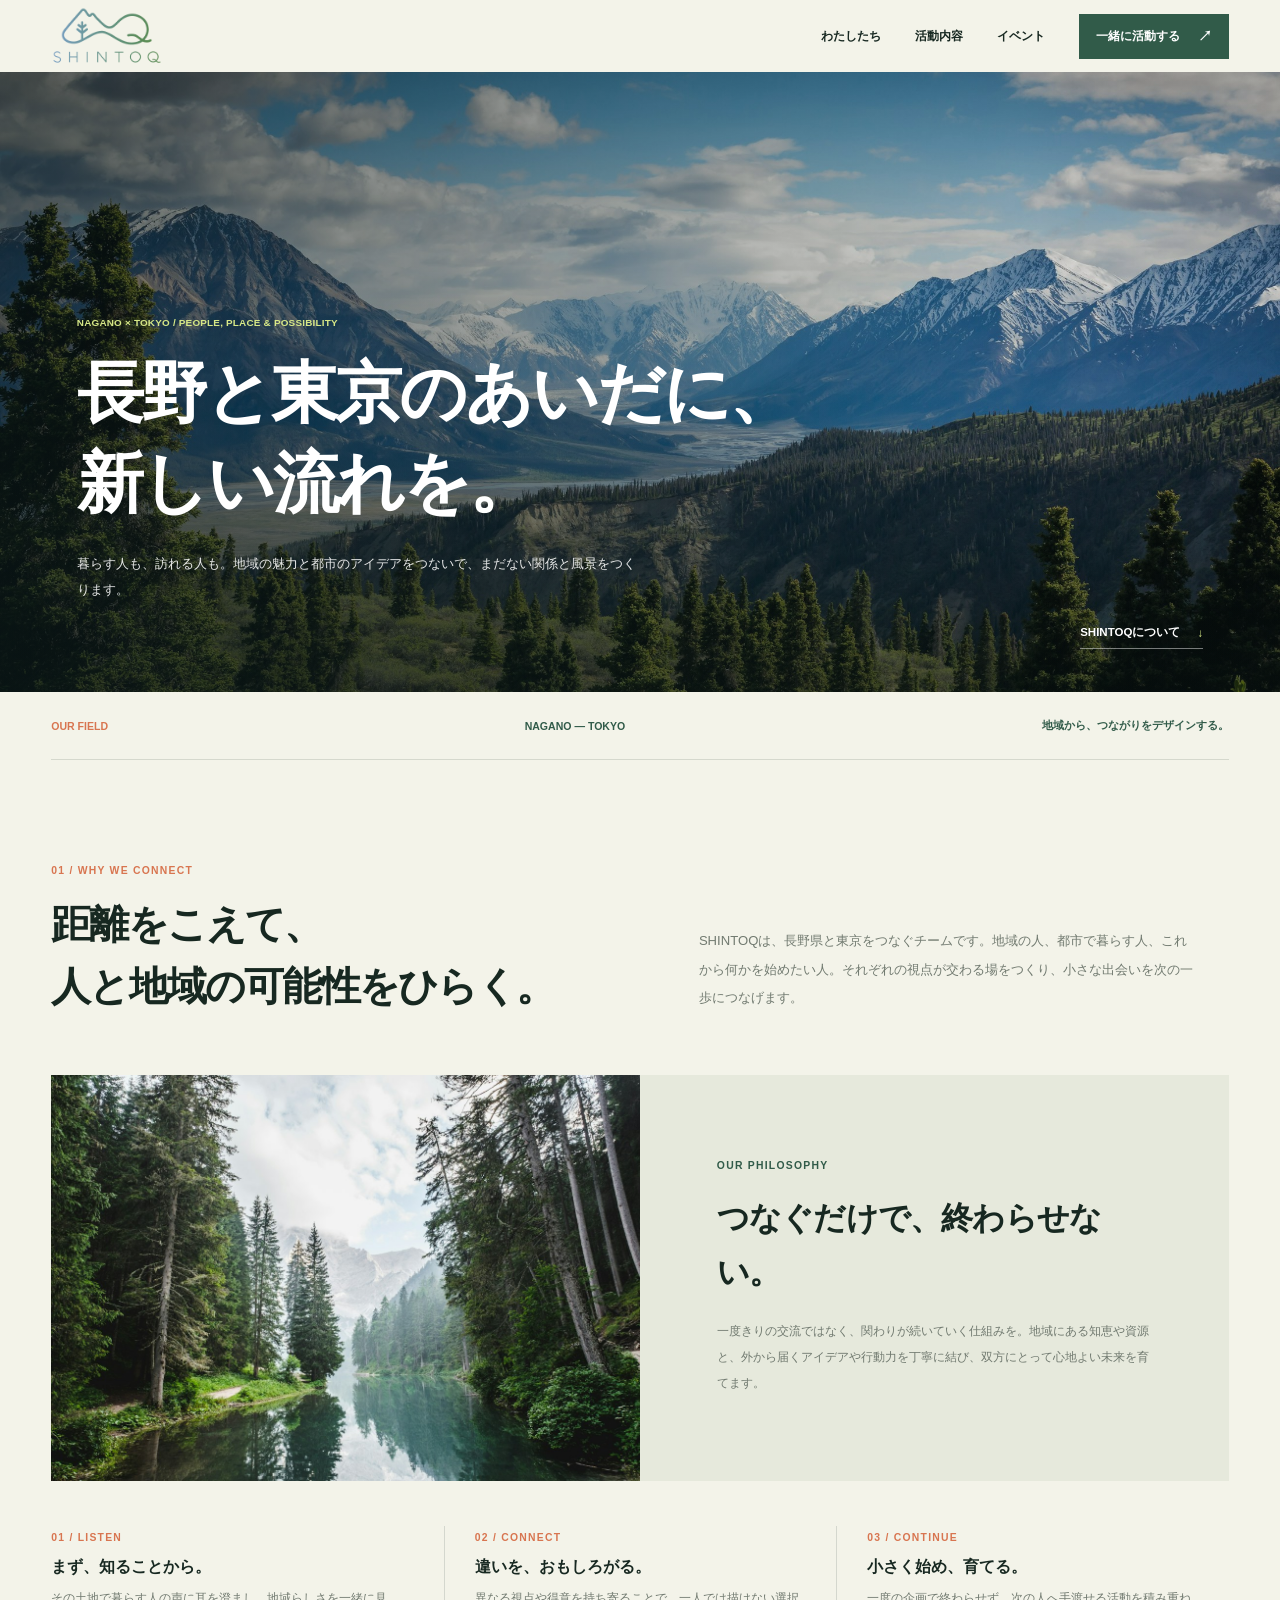
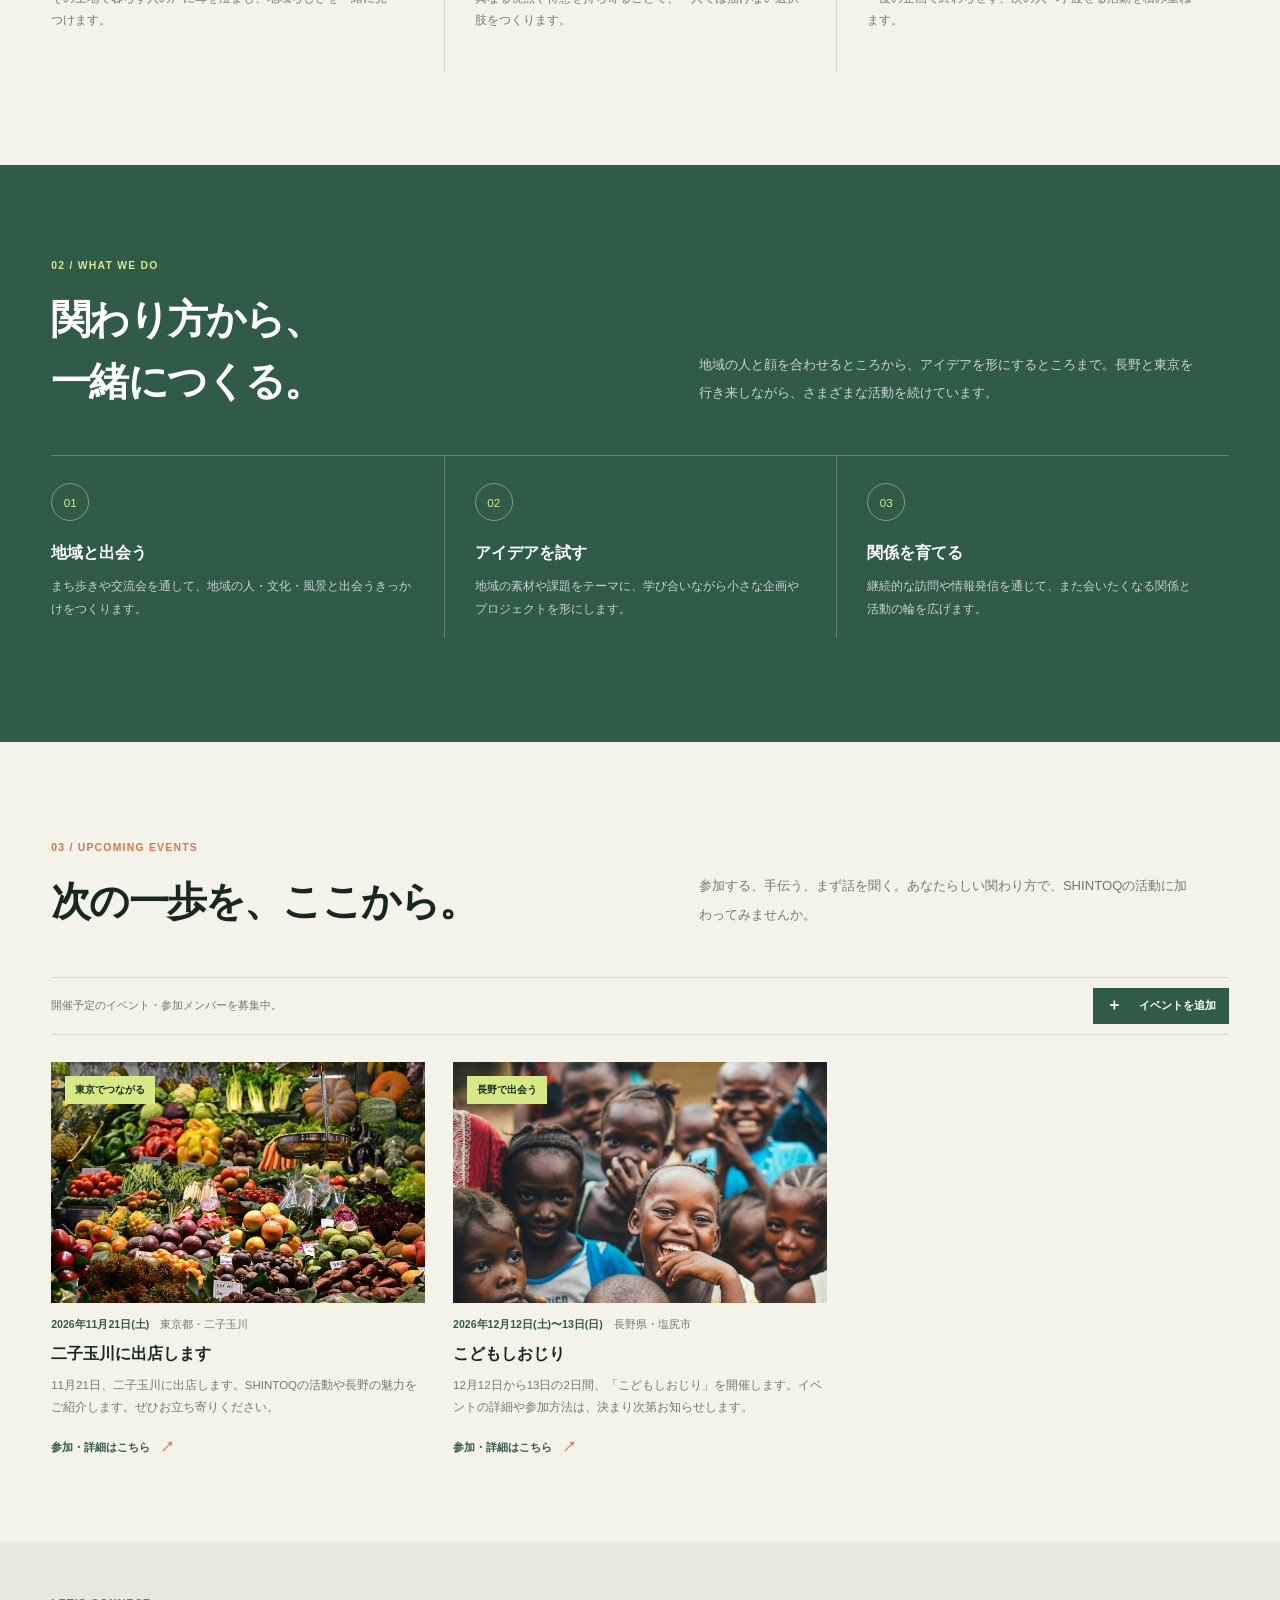
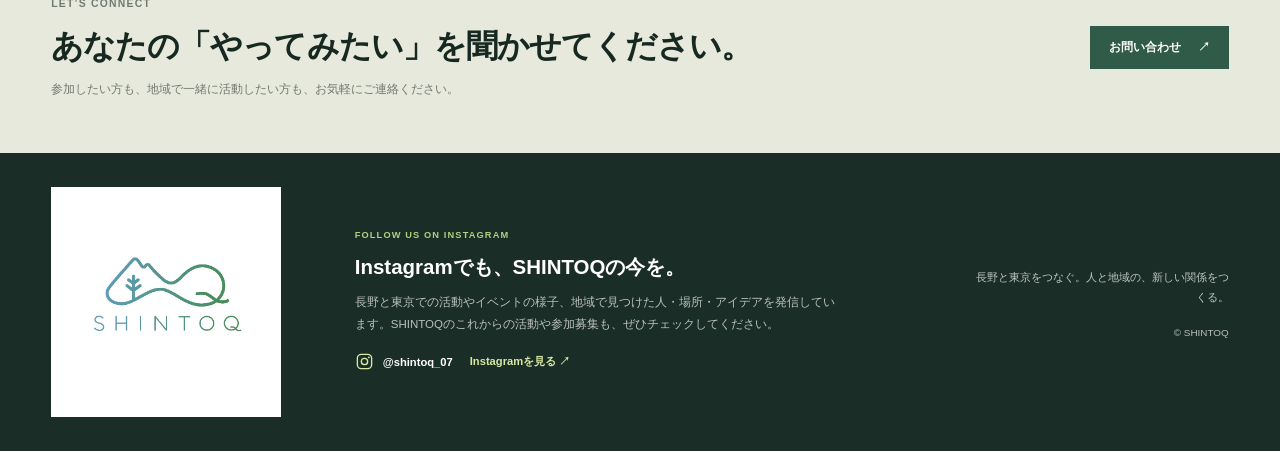
==== commit 5ffa816b: "Use photos for upcoming event cards Co-authored-by: Copilot App <223556219+Copilot@users.noreply.git" ====
--- a/index.html
+++ b/index.html
@@ -8,7 +8,7 @@
     <title>SHINTOQ | 長野と東京のあいだに、新しい流れを。</title>
     <link rel="icon" href="assets/images/shintoq-logo.jpg" type="image/jpeg">
     <link rel="stylesheet" href="styles.css">
-    <script src="content.js?v=20261013" defer></script>
+    <script src="content.js?v=20261013-photos" defer></script>
     <script src="app.js" defer></script>
   </head>
   <body>
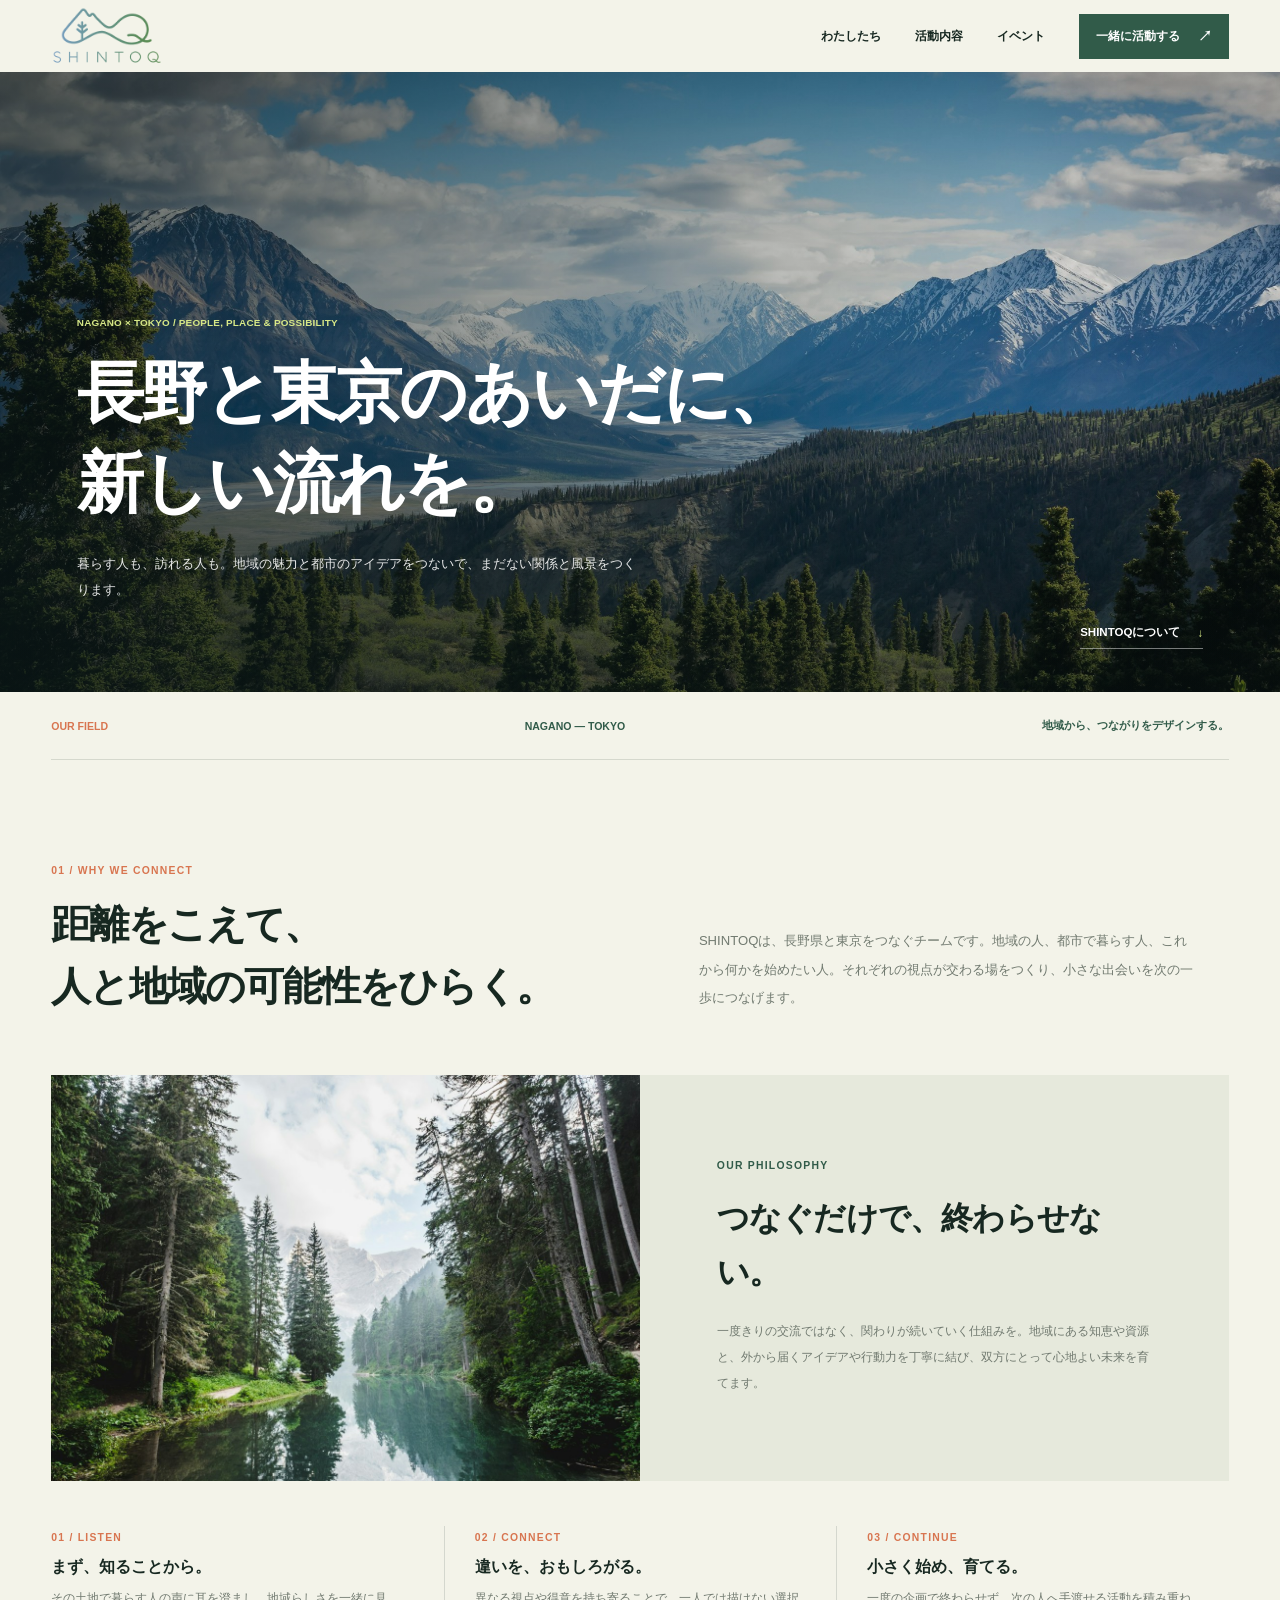
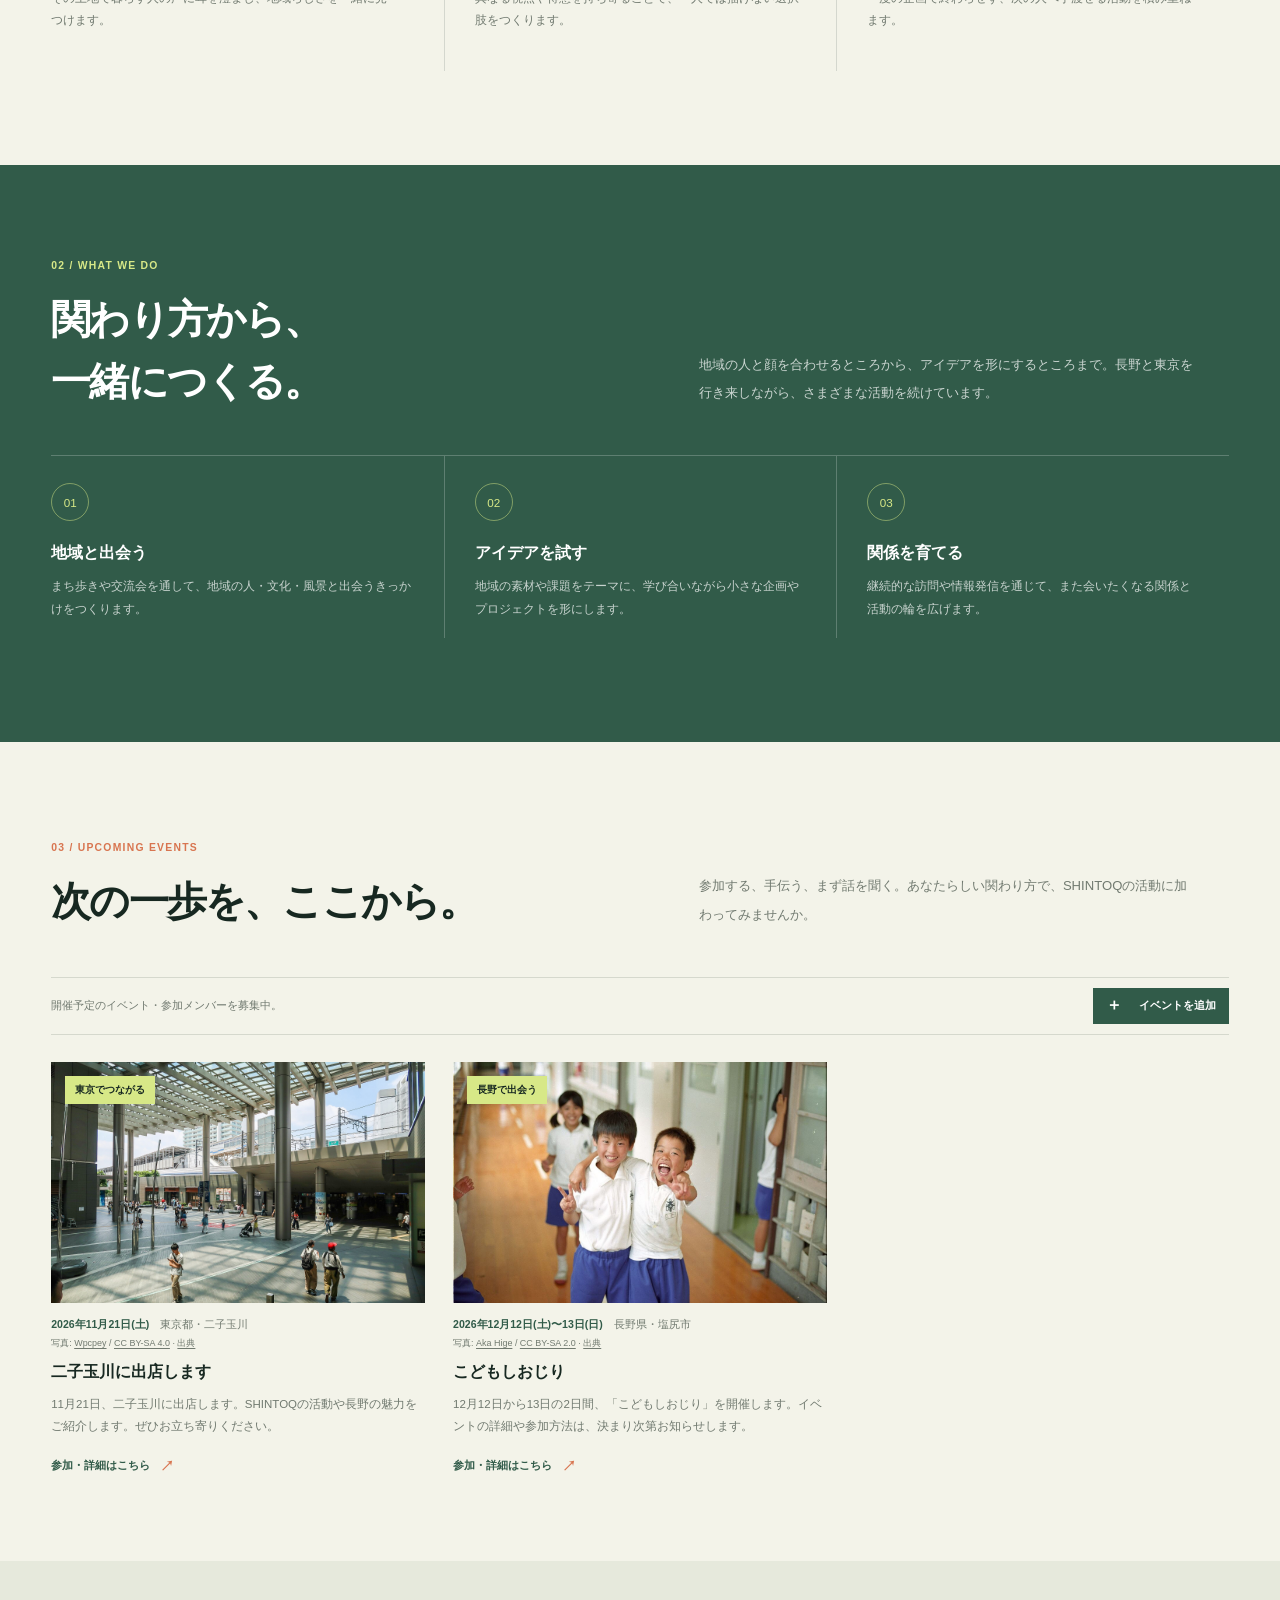
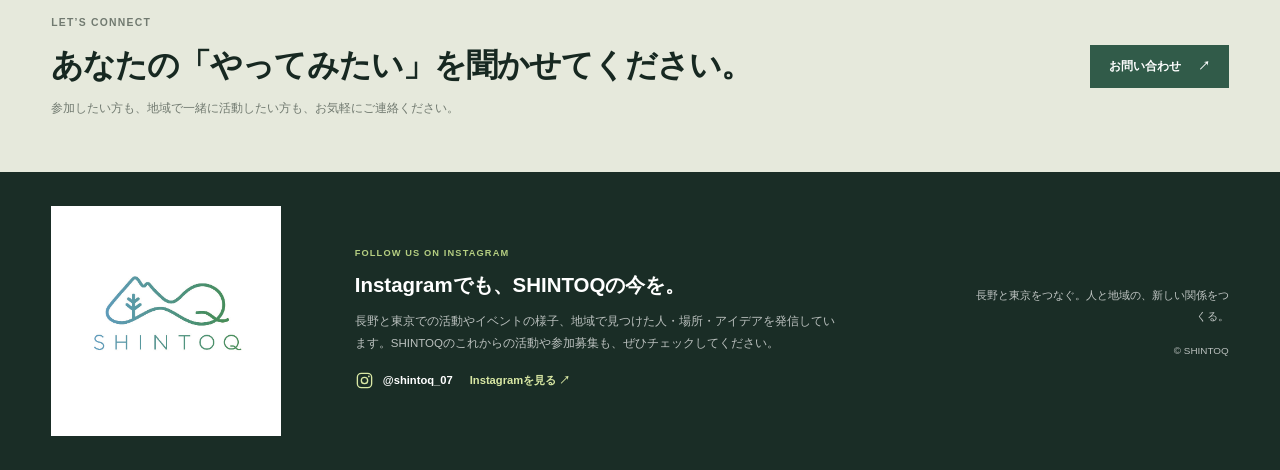
==== commit 57d613d0: "Use real station and Japanese children photos Co-authored-by: Copilot App <223556219+Copilot@users.n" ====
--- a/index.html
+++ b/index.html
@@ -8,7 +8,7 @@
     <title>SHINTOQ | 長野と東京のあいだに、新しい流れを。</title>
     <link rel="icon" href="assets/images/shintoq-logo.jpg" type="image/jpeg">
     <link rel="stylesheet" href="styles.css">
-    <script src="content.js?v=20261013-photos" defer></script>
+    <script src="content.js?v=20261013-station-japan-kids" defer></script>
     <script src="app.js" defer></script>
   </head>
   <body>
--- a/styles.css
+++ b/styles.css
@@ -94,6 +94,8 @@
 .event-body { padding-top: 15px; }
 .event-date { margin: 0 0 8px; color: var(--green); font-size: .66rem; font-weight: 700; }
 .event-location { color: var(--muted); font-weight: 500; }
+.event-photo-credit { margin: -3px 0 8px; color: var(--muted); font-size: .56rem; line-height: 1.5; }
+.event-photo-credit a { text-decoration: underline; text-underline-offset: 2px; }
 .event-body h3 { margin: 0 0 8px; font-size: 1rem; font-weight: 700; line-height: 1.7; }
 .event-description { min-height: 52px; margin: 0; color: var(--muted); font-size: .72rem; line-height: 1.9; }
 .event-details { display: inline-flex; align-items: center; gap: 10px; margin-top: 11px; color: var(--green); font-size: .66rem; font-weight: 700; }
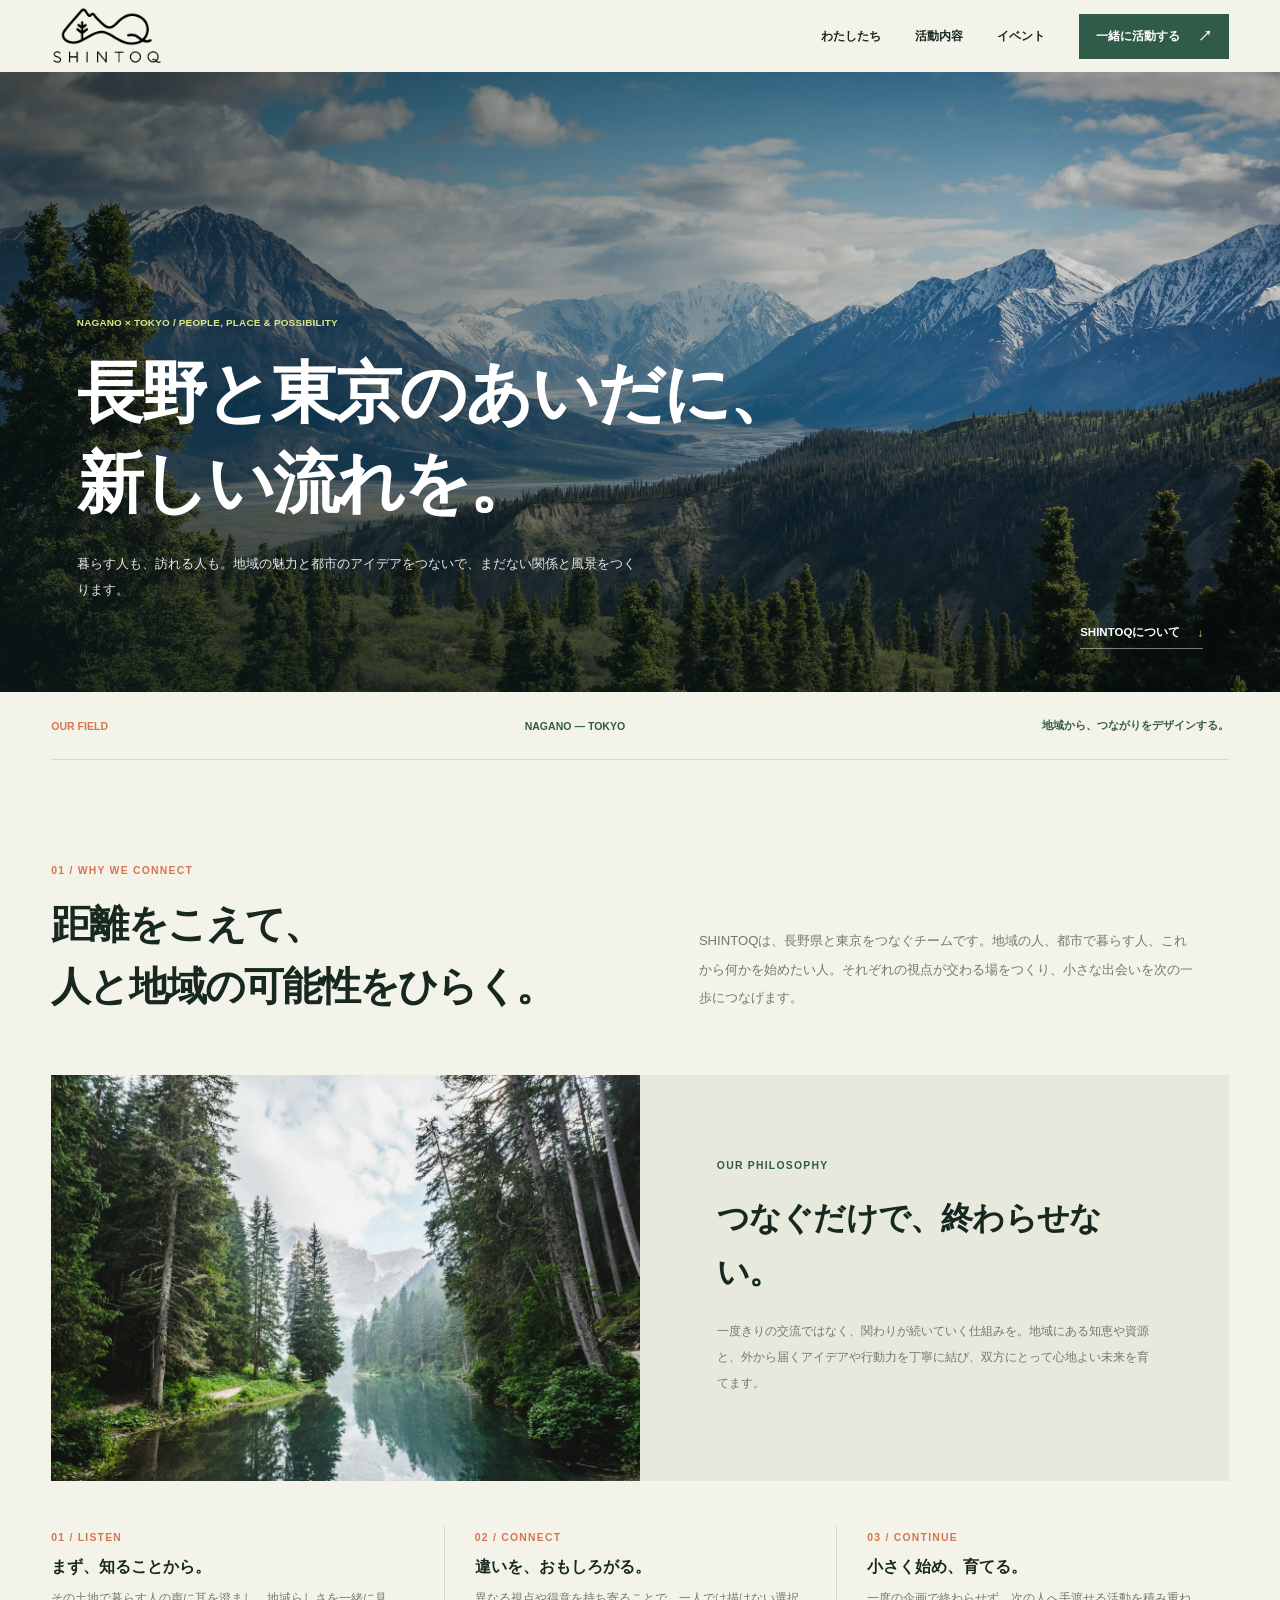
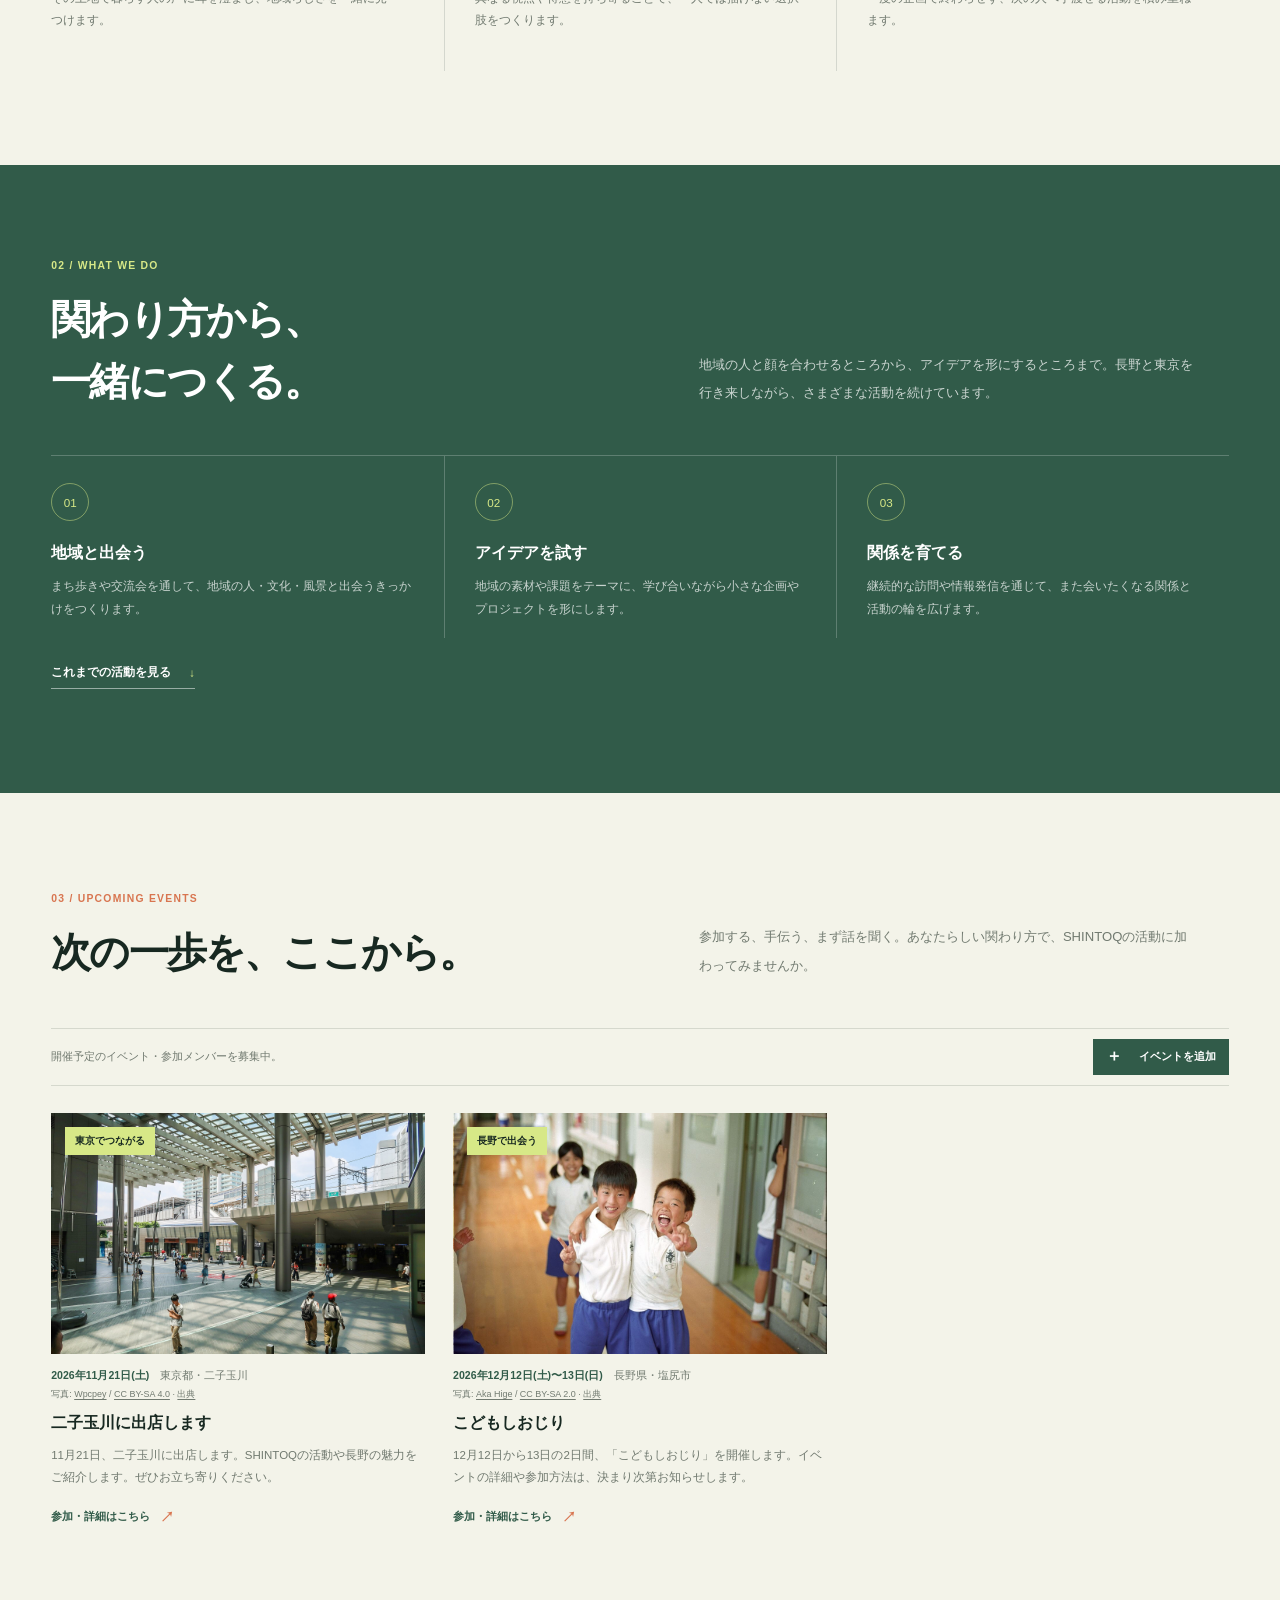
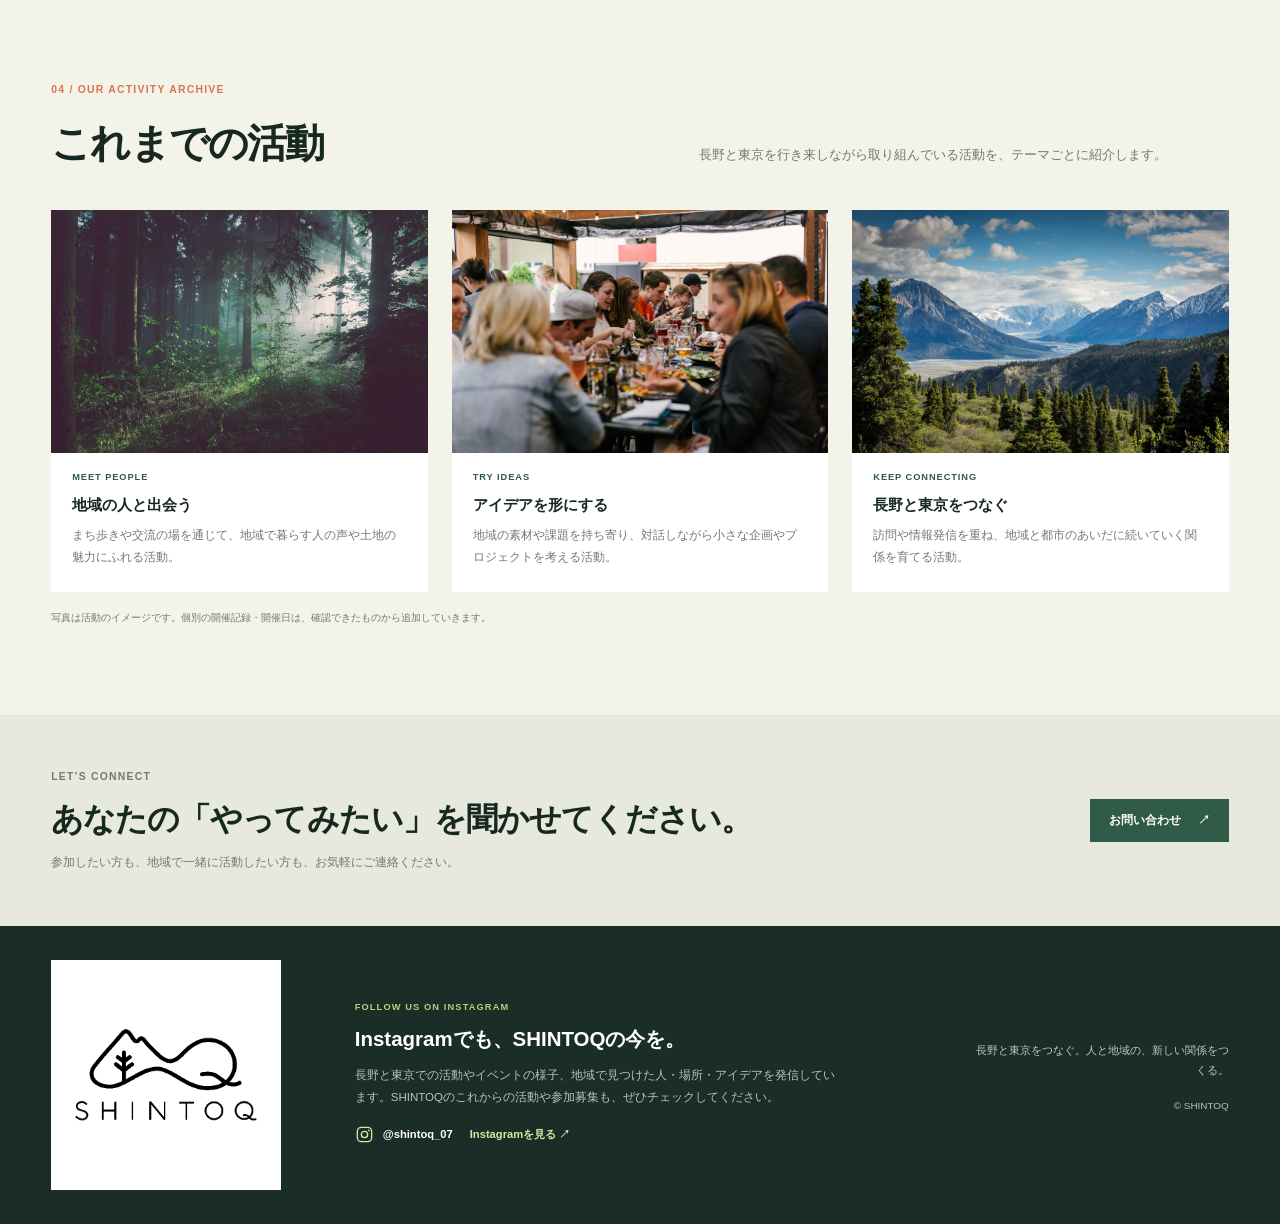
==== commit a933fd1b: "Use black logo and add activity archive Co-authored-by: Copilot App <223556219+Copilot@users.noreply" ====
--- a/index.html
+++ b/index.html
@@ -6,16 +6,16 @@
     <meta name="theme-color" content="#f3f3e9">
     <meta name="description" content="長野と東京のあいだに、新しい流れを。SHINTOQは人と地域の可能性をつなぎます。">
     <title>SHINTOQ | 長野と東京のあいだに、新しい流れを。</title>
-    <link rel="icon" href="assets/images/shintoq-logo.jpg" type="image/jpeg">
-    <link rel="stylesheet" href="styles.css">
-    <script src="content.js?v=20261013-station-japan-kids" defer></script>
-    <script src="app.js" defer></script>
+    <link rel="icon" href="assets/images/shintoq-logo-black.png" type="image/png">
+    <link rel="stylesheet" href="styles.css?v=20261020">
+    <script src="content.js?v=20261020" defer></script>
+    <script src="app.js?v=20261020" defer></script>
   </head>
   <body>
     <a class="skip-link" href="#main">本文へ移動</a>
     <header class="site-header">
       <a class="wordmark" href="#top" aria-label="SHINTOQ トップ">
-        <img src="assets/images/shintoq-logo-header.png" alt="SHINTOQ" width="543" height="288">
+        <img src="assets/images/shintoq-logo-black.png" alt="SHINTOQ" width="543" height="288">
       </a>
       <button class="menu-toggle" type="button" aria-expanded="false" aria-controls="site-nav">
         <span class="menu-toggle-label">メニュー</span>
@@ -76,6 +76,7 @@
             <p id="activities-description"></p>
           </div>
           <div class="activity-grid" id="activity-grid"></div>
+          <a class="activity-history-link" href="#activity-history">これまでの活動を見る <span aria-hidden="true">↓</span></a>
         </div>
       </section>
 
@@ -94,6 +95,18 @@
         <div class="event-grid" id="event-grid"></div>
       </section>
 
+      <section class="activity-history-section page-width" id="activity-history">
+        <div class="activity-history-intro">
+          <div class="section-title">
+            <p class="eyebrow">04 / OUR ACTIVITY ARCHIVE</p>
+            <h2>これまでの活動</h2>
+          </div>
+          <p id="activity-history-description"></p>
+        </div>
+        <div class="activity-history-grid" id="activity-history-grid"></div>
+        <p class="activity-history-note" id="activity-history-note"></p>
+      </section>
+
       <section class="join-section" id="join">
         <div class="page-width join-content">
           <div>
@@ -109,7 +122,7 @@
     <footer class="site-footer">
       <div class="page-width footer-inner">
         <a class="footer-logo" href="#top" aria-label="SHINTOQ トップ">
-          <img src="assets/images/shintoq-logo.jpg" alt="SHINTOQ" width="667" height="667">
+          <img src="assets/images/shintoq-logo-black.png" alt="SHINTOQ" width="543" height="288">
         </a>
         <div class="footer-instagram">
           <p class="eyebrow">FOLLOW US ON INSTAGRAM</p>
--- a/styles.css
+++ b/styles.css
@@ -73,6 +73,8 @@
 .activity-number { display: flex; align-items: center; justify-content: center; width: 38px; height: 38px; margin-bottom: 22px; border: 1px solid rgba(215,232,135,.48); border-radius: 50%; color: var(--lime); font-size: .73rem; }
 .activity-card h3 { margin: 0 0 11px; font-size: 1rem; }
 .activity-card p { max-width: 360px; margin: 0; color: rgba(255,255,255,.73); font-size: .73rem; line-height: 1.95; }
+.activity-history-link { display: inline-flex; align-items: center; gap: 18px; margin-top: 27px; padding-bottom: 8px; border-bottom: 1px solid rgba(255,255,255,.5); color: white; font-size: .72rem; font-weight: 600; }
+.activity-history-link span { color: var(--lime); }
 
 .events-section { padding-top: 100px; padding-bottom: 85px; }
 .events-intro { padding-bottom: 44px; }
@@ -101,6 +103,18 @@
 .event-details { display: inline-flex; align-items: center; gap: 10px; margin-top: 11px; color: var(--green); font-size: .66rem; font-weight: 700; }
 .event-details span { color: var(--orange); font-size: .9rem; }
 
+.activity-history-section { padding-top: 72px; padding-bottom: 88px; }
+.activity-history-intro { display: grid; grid-template-columns: 1fr 1fr; align-items: end; gap: 10%; }
+.activity-history-intro > p { max-width: 500px; margin: 0 0 5px; color: var(--muted); font-size: .82rem; line-height: 2.15; }
+.activity-history-grid { display: grid; grid-template-columns: repeat(3, minmax(0, 1fr)); gap: 24px; margin-top: 36px; }
+.activity-history-card { min-width: 0; background: white; }
+.activity-history-image { width: 100%; aspect-ratio: 1.55; object-fit: cover; }
+.activity-history-body { padding: 19px 21px 23px; }
+.activity-history-category { margin: 0 0 10px; color: var(--green); font-size: .58rem; font-weight: 700; letter-spacing: .1em; }
+.activity-history-body h3 { margin: 0 0 8px; font-size: .96rem; line-height: 1.65; }
+.activity-history-body > p:last-child { margin: 0; color: var(--muted); font-size: .72rem; line-height: 1.9; }
+.activity-history-note { margin: 17px 0 0; color: var(--muted); font-size: .62rem; line-height: 1.8; }
+
 .join-section { padding: 56px 0; background: var(--sage); }
 .join-content { display: flex; align-items: center; justify-content: space-between; gap: 45px; }
 .join-section .eyebrow { margin-bottom: 12px; color: var(--muted); }
@@ -140,6 +154,12 @@
   .activity-card p { font-size: .69rem; }
   .event-grid { gap: 18px; }
   .event-body h3 { font-size: .9rem; }
+  .activity-history-section { padding-top: 58px; padding-bottom: 64px; }
+  .activity-history-intro { gap: 6%; }
+  .activity-history-grid { gap: 16px; }
+  .activity-history-body { padding: 15px; }
+  .activity-history-body h3 { font-size: .86rem; }
+  .activity-history-body > p:last-child { font-size: .67rem; }
   .footer-inner { grid-template-columns: 180px minmax(0, 1fr); gap: 25px; }
   .footer-logo { grid-row: span 2; width: 180px; }
   .footer-instagram { align-self: end; }
@@ -186,6 +206,17 @@
   .activity-card, .activity-card + .activity-card { min-height: 0; padding: 22px 0; border-bottom: 1px solid rgba(255,255,255,.22); border-left: 0; }
   .activity-number { margin-bottom: 14px; }
   .activity-card p { font-size: .73rem; }
+  .activity-history-section { padding-top: 52px; padding-bottom: 58px; }
+  .activity-history-intro { grid-template-columns: 1fr; gap: 18px; }
+  .activity-history-intro > p { font-size: .76rem; }
+  .activity-history-grid { grid-template-columns: 1fr; gap: 17px; margin-top: 25px; }
+  .activity-history-card { display: grid; grid-template-columns: minmax(105px, .8fr) 1.2fr; }
+  .activity-history-image { height: 100%; min-height: 130px; aspect-ratio: auto; }
+  .activity-history-body { align-self: center; padding: 14px; }
+  .activity-history-category { margin-bottom: 6px; font-size: .52rem; }
+  .activity-history-body h3 { margin-bottom: 6px; font-size: .82rem; }
+  .activity-history-body > p:last-child { font-size: .63rem; }
+  .activity-history-note { font-size: .58rem; }
   .events-section { padding-top: 68px; padding-bottom: 58px; }
   .events-intro { padding-bottom: 28px; }
   .events-toolbar > p { max-width: 58%; font-size: .62rem; }
@@ -250,6 +281,17 @@
   .activity-number { width: 26px; height: 26px; margin-bottom: 13px; font-size: .53rem; }
   .activity-card h3 { margin-bottom: 7px; font-size: .59rem; }
   .activity-card p { font-size: .44rem; line-height: 1.75; }
+  .activity-history-section { padding-top: 39px; padding-bottom: 46px; }
+  .activity-history-intro { gap: 12px; }
+  .activity-history-intro > p { font-size: .48rem; }
+  .activity-history-grid { grid-template-columns: repeat(3, minmax(0, 1fr)); gap: 10px; margin-top: 20px; }
+  .activity-history-card { display: block; }
+  .activity-history-image { width: 100%; height: auto; min-height: 0; aspect-ratio: 1.2; }
+  .activity-history-body { padding: 10px 8px; }
+  .activity-history-category { margin-bottom: 6px; font-size: .35rem; }
+  .activity-history-body h3 { margin-bottom: 5px; font-size: .5rem; line-height: 1.5; }
+  .activity-history-body > p:last-child { font-size: .4rem; line-height: 1.6; }
+  .activity-history-note { margin-top: 11px; font-size: .39rem; }
   .events-section { padding-top: 62px; padding-bottom: 48px; }
   .events-intro { padding-bottom: 27px; }
   .events-toolbar { min-height: 38px; }
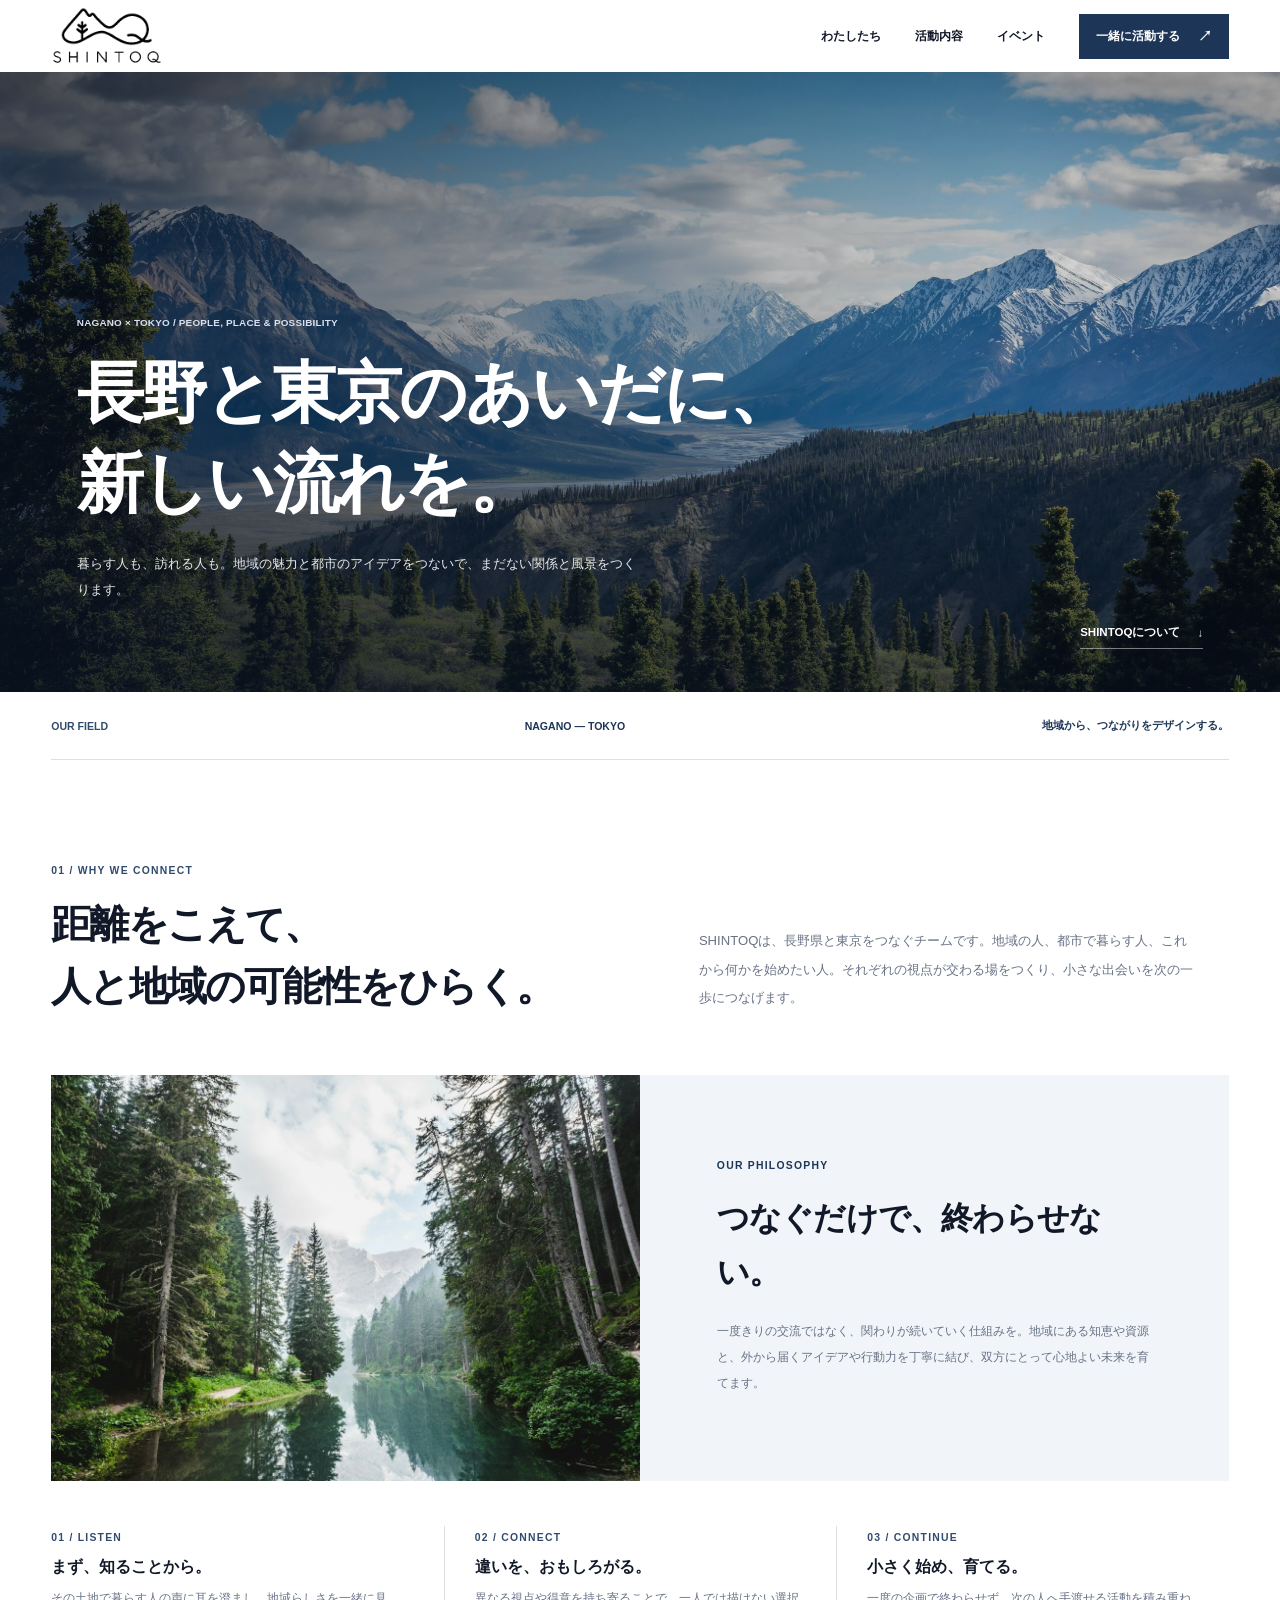
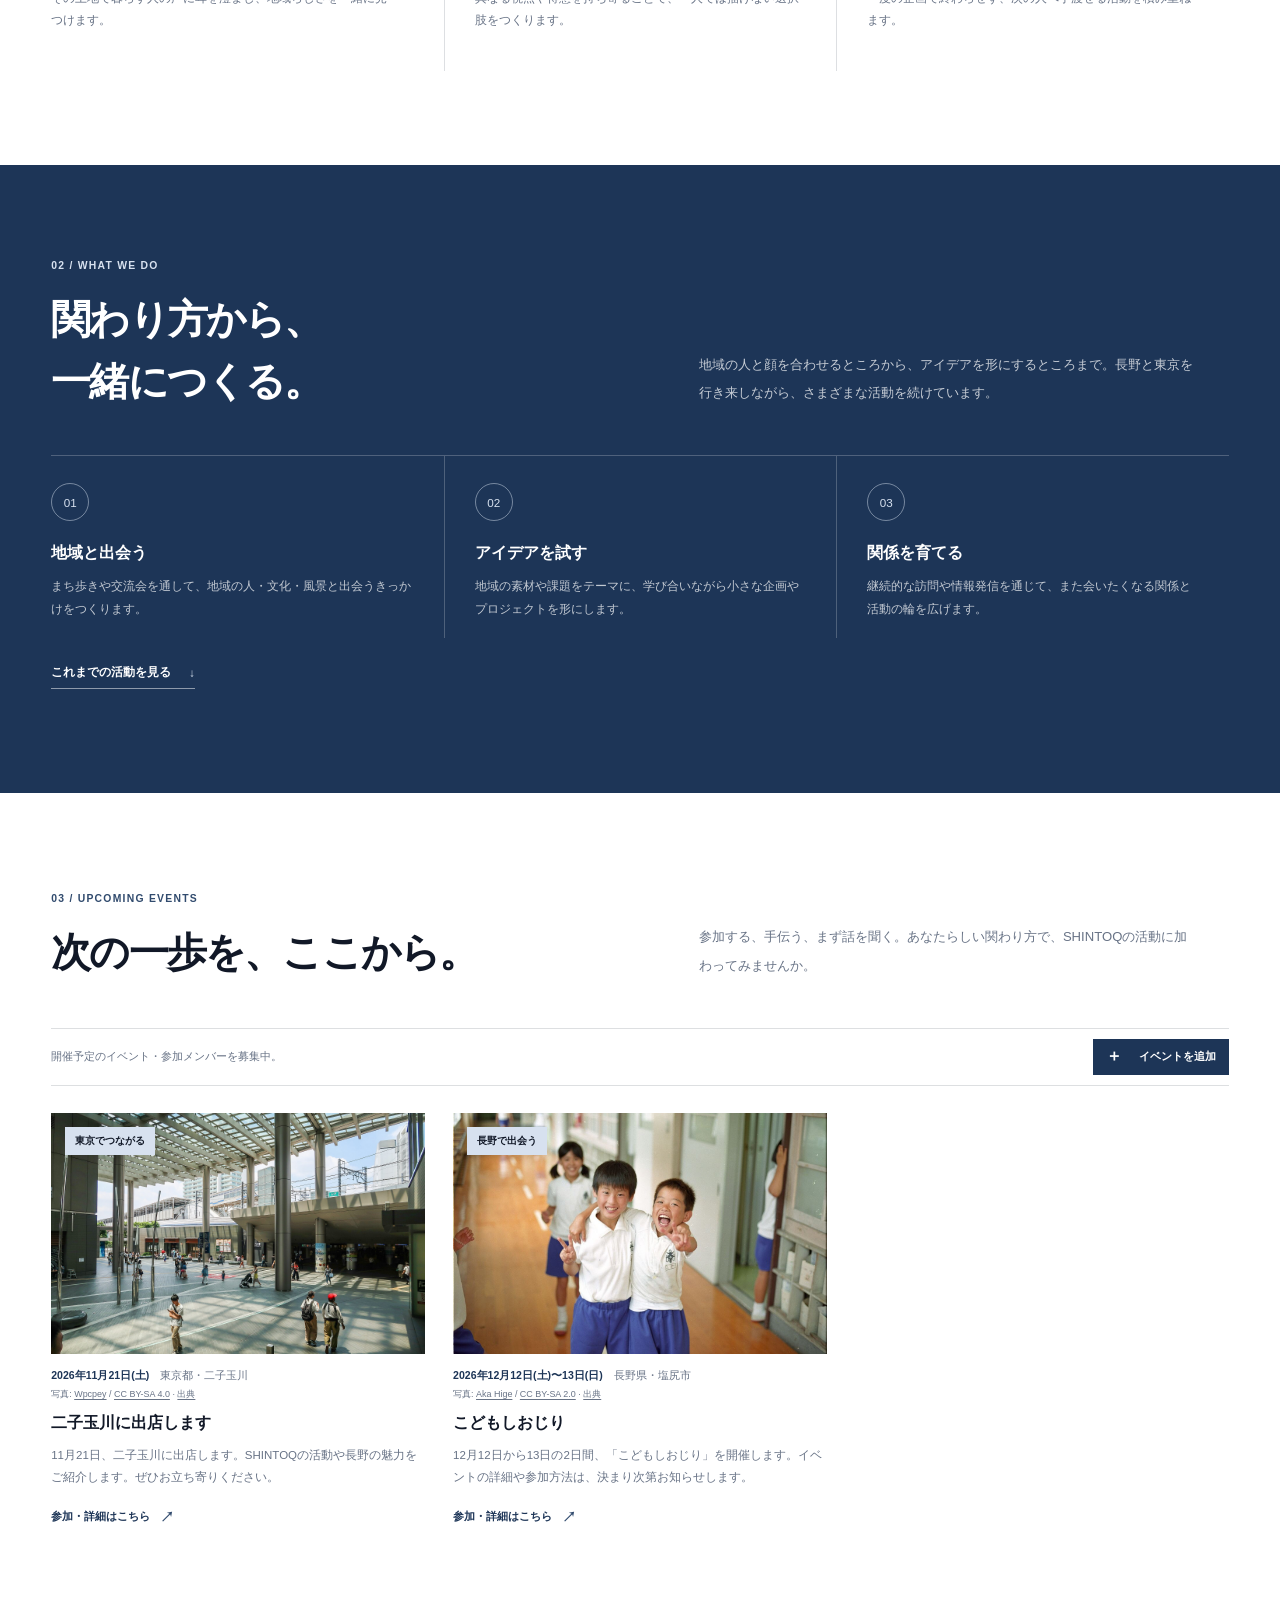
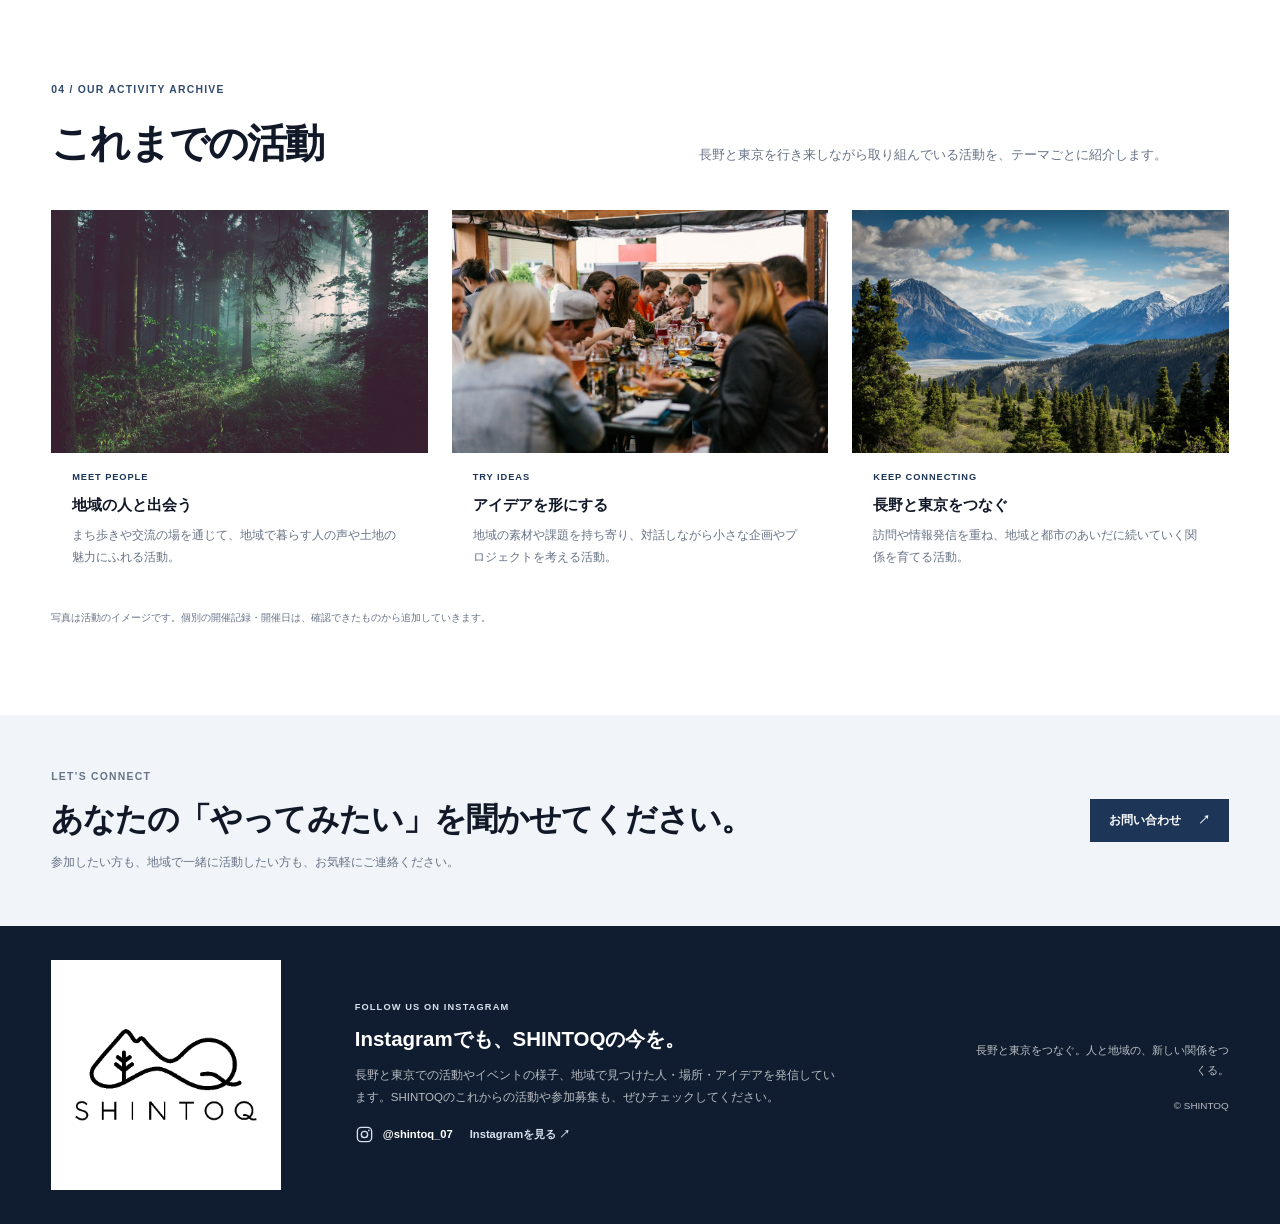
==== commit 6ad05088: "Update site palette to navy and white Co-authored-by: Copilot App <223556219+Copilot@users.noreply.g" ====
--- a/index.html
+++ b/index.html
@@ -3,13 +3,13 @@
   <head>
     <meta charset="utf-8">
     <meta name="viewport" content="width=device-width, initial-scale=1">
-    <meta name="theme-color" content="#f3f3e9">
+    <meta name="theme-color" content="#ffffff">
     <meta name="description" content="長野と東京のあいだに、新しい流れを。SHINTOQは人と地域の可能性をつなぎます。">
     <title>SHINTOQ | 長野と東京のあいだに、新しい流れを。</title>
     <link rel="icon" href="assets/images/shintoq-logo-black.png" type="image/png">
-    <link rel="stylesheet" href="styles.css?v=20261020">
-    <script src="content.js?v=20261020" defer></script>
-    <script src="app.js?v=20261020" defer></script>
+    <link rel="stylesheet" href="styles.css?v=20261020-navy">
+    <script src="content.js?v=20261020-navy" defer></script>
+    <script src="app.js?v=20261020-navy" defer></script>
   </head>
   <body>
     <a class="skip-link" href="#main">本文へ移動</a>
--- a/styles.css
+++ b/styles.css
@@ -1,14 +1,14 @@
 :root {
   color-scheme: light;
-  --ink: #172821;
-  --muted: #717a70;
-  --paper: #f3f3e9;
-  --sage: #e6e9dc;
-  --green: #315b49;
-  --green-dark: #1a2d26;
-  --orange: #d87550;
-  --lime: #d7e887;
-  --line: rgba(28, 52, 40, .14);
+  --ink: #111827;
+  --muted: #687386;
+  --paper: #ffffff;
+  --surface-alt: #f1f4f8;
+  --navy: #1d3557;
+  --navy-dark: #101d30;
+  --accent: #314b6e;
+  --accent-light: #d7e1ef;
+  --line: rgba(16, 29, 48, .14);
   --font: "Yu Gothic", "Hiragino Kaku Gothic ProN", Meiryo, sans-serif;
 }
 
@@ -20,40 +20,40 @@
 button { font: inherit; }
 
 .page-width { width: min(1200px, 92%); margin-inline: auto; }
-.skip-link { position: absolute; z-index: 10; top: 12px; left: 12px; padding: 12px 16px; transform: translateY(-160%); background: var(--green-dark); color: white; }
+.skip-link { position: absolute; z-index: 10; top: 12px; left: 12px; padding: 12px 16px; transform: translateY(-160%); background: var(--navy-dark); color: white; }
 .skip-link:focus { transform: translateY(0); }
 .site-header { position: relative; z-index: 5; display: flex; align-items: center; justify-content: space-between; height: 72px; padding: 0 max(4%, calc((100vw - 1440px) / 2)); background: var(--paper); }
 .wordmark { display: block; width: 112px; height: auto; overflow: visible; }
 .wordmark img { width: 100%; height: auto; object-fit: contain; }
 .site-nav { display: flex; align-items: center; gap: 34px; font-size: .76rem; font-weight: 600; }
-.site-nav a:not(.nav-cta):hover { color: var(--green); }
-.nav-cta { display: inline-flex; align-items: center; gap: 18px; padding: 13px 17px; background: var(--green); color: white; }
+.site-nav a:not(.nav-cta):hover { color: var(--navy); }
+.nav-cta { display: inline-flex; align-items: center; gap: 18px; padding: 13px 17px; background: var(--navy); color: white; }
 .nav-cta span { font-size: .9rem; }
 .menu-toggle { display: none; }
 
-.hero { position: relative; display: flex; align-items: end; min-height: 620px; padding: 100px max(6%, calc((100vw - 1440px) / 2)) 88px; overflow: hidden; color: white; background: #344b45; }
+.hero { position: relative; display: flex; align-items: end; min-height: 620px; padding: 100px max(6%, calc((100vw - 1440px) / 2)) 88px; overflow: hidden; color: white; background: var(--navy-dark); }
 .hero-image, .hero-shade { position: absolute; inset: 0; width: 100%; height: 100%; }
 .hero-image { object-fit: cover; object-position: center 48%; }
-.hero-shade { background: linear-gradient(90deg, rgba(12, 26, 27, .58), rgba(13, 26, 28, .16) 80%), linear-gradient(0deg, rgba(9, 20, 18, .53), transparent 64%); }
+.hero-shade { background: linear-gradient(90deg, rgba(10, 20, 36, .62), rgba(13, 27, 48, .16) 80%), linear-gradient(0deg, rgba(9, 18, 32, .55), transparent 64%); }
 .hero-copy { position: relative; z-index: 1; max-width: 830px; }
-.eyebrow { margin: 0 0 20px; color: var(--orange); font-size: .65rem; font-weight: 700; letter-spacing: .12em; }
-.hero .eyebrow { margin-bottom: 20px; color: var(--lime); font-size: .62rem; letter-spacing: .02em; }
+.eyebrow { margin: 0 0 20px; color: var(--accent); font-size: .65rem; font-weight: 700; letter-spacing: .12em; }
+.hero .eyebrow { margin-bottom: 20px; color: var(--accent-light); font-size: .62rem; letter-spacing: .02em; }
 .hero h1 { margin: 0; font-size: clamp(2.5rem, 5.2vw, 4.8rem); font-weight: 700; letter-spacing: -.045em; line-height: 1.36; }
 .hero-description { max-width: 570px; margin: 22px 0 0; color: rgba(255,255,255,.89); font-size: .83rem; line-height: 2; }
 .hero-link { position: absolute; z-index: 1; right: max(6%, calc((100vw - 1440px) / 2)); bottom: 43px; display: flex; align-items: center; gap: 17px; padding-bottom: 8px; border-bottom: 1px solid rgba(255,255,255,.45); color: white; font-size: .72rem; font-weight: 600; }
-.hero-link span { color: var(--lime); }
-
-.field-strip { display: flex; align-items: center; justify-content: space-between; width: min(1440px, 92%); min-height: 68px; margin-inline: auto; border-bottom: 1px solid var(--line); color: var(--green); font-size: .66rem; font-weight: 700; }
-.field-strip span:first-child { color: var(--orange); }
+.hero-link span { color: var(--accent-light); }
+
+.field-strip { display: flex; align-items: center; justify-content: space-between; width: min(1440px, 92%); min-height: 68px; margin-inline: auto; border-bottom: 1px solid var(--line); color: var(--navy); font-size: .66rem; font-weight: 700; }
+.field-strip span:first-child { color: var(--accent); }
 .about-section { padding-top: 105px; padding-bottom: 94px; }
 .about-intro, .activities-intro, .events-intro { display: grid; grid-template-columns: 1fr 1fr; align-items: end; gap: 10%; }
 .section-title .eyebrow { margin-bottom: 18px; }
 .section-title h2 { margin: 0; font-size: clamp(1.8rem, 3.1vw, 2.65rem); font-weight: 700; letter-spacing: -.045em; line-height: 1.55; }
 .about-copy, .activities-intro > p, .events-intro > p { max-width: 500px; margin: 0 0 5px; color: var(--muted); font-size: .82rem; line-height: 2.15; }
-.philosophy-feature { display: grid; grid-template-columns: 1fr 1fr; min-height: 370px; margin-top: 58px; background: var(--sage); }
+.philosophy-feature { display: grid; grid-template-columns: 1fr 1fr; min-height: 370px; margin-top: 58px; background: var(--surface-alt); }
 .philosophy-feature > img { width: 100%; height: 100%; min-height: 370px; object-fit: cover; }
 .philosophy-copy { display: flex; flex-direction: column; justify-content: center; padding: 48px clamp(35px, 6vw, 82px); }
-.philosophy-copy .eyebrow { margin-bottom: 20px; color: var(--green); }
+.philosophy-copy .eyebrow { margin-bottom: 20px; color: var(--navy); }
 .philosophy-copy h3 { max-width: 480px; margin: 0 0 18px; font-size: clamp(1.45rem, 2.5vw, 2rem); line-height: 1.7; letter-spacing: -.025em; }
 .philosophy-copy > p:last-child { max-width: 470px; margin: 0; color: var(--muted); font-size: .78rem; line-height: 2.1; }
 .principles-grid { display: grid; grid-template-columns: repeat(3, 1fr); margin-top: 45px; }
@@ -63,18 +63,18 @@
 .principle-card h3 { margin: 0 0 10px; font-size: .98rem; }
 .principle-card > p:last-child { max-width: 340px; margin: 0; color: var(--muted); font-size: .72rem; line-height: 1.9; }
 
-.activities-section { padding: 95px 0 104px; background: var(--green); color: white; }
+.activities-section { padding: 95px 0 104px; background: var(--navy); color: white; }
 .activities-intro { padding-bottom: 43px; border-bottom: 1px solid rgba(255,255,255,.22); }
-.activities-section .eyebrow { color: var(--lime); }
+.activities-section .eyebrow { color: var(--accent-light); }
 .activities-intro > p { color: rgba(255,255,255,.75); }
 .activity-grid { display: grid; grid-template-columns: repeat(3, 1fr); }
 .activity-card { min-height: 182px; padding: 27px 30px 0 0; }
 .activity-card + .activity-card { padding-left: 30px; border-left: 1px solid rgba(255,255,255,.22); }
-.activity-number { display: flex; align-items: center; justify-content: center; width: 38px; height: 38px; margin-bottom: 22px; border: 1px solid rgba(215,232,135,.48); border-radius: 50%; color: var(--lime); font-size: .73rem; }
+.activity-number { display: flex; align-items: center; justify-content: center; width: 38px; height: 38px; margin-bottom: 22px; border: 1px solid rgba(215,225,239,.48); border-radius: 50%; color: var(--accent-light); font-size: .73rem; }
 .activity-card h3 { margin: 0 0 11px; font-size: 1rem; }
 .activity-card p { max-width: 360px; margin: 0; color: rgba(255,255,255,.73); font-size: .73rem; line-height: 1.95; }
 .activity-history-link { display: inline-flex; align-items: center; gap: 18px; margin-top: 27px; padding-bottom: 8px; border-bottom: 1px solid rgba(255,255,255,.5); color: white; font-size: .72rem; font-weight: 600; }
-.activity-history-link span { color: var(--lime); }
+.activity-history-link span { color: var(--accent-light); }
 
 .events-section { padding-top: 100px; padding-bottom: 85px; }
 .events-intro { padding-bottom: 44px; }
@@ -83,55 +83,55 @@
 .events-toolbar > p { margin: 0; color: var(--muted); font-size: .68rem; }
 .button { display: inline-flex; align-items: center; justify-content: center; gap: 17px; min-height: 43px; padding: 0 19px; font-size: .72rem; font-weight: 600; transition: background .2s ease, transform .2s ease; }
 .button:hover { transform: translateY(-2px); }
-.button-green { background: var(--green); color: white; }
-.button-green:hover { background: #234836; }
+.button-green { background: var(--navy); color: white; }
+.button-green:hover { background: #142741; }
 .button-small { min-height: 36px; padding-inline: 13px; font-size: .66rem; }
 .button-small > span { font-size: 1rem; }
 .event-grid { display: grid; grid-template-columns: repeat(3, 1fr); gap: 28px; padding-top: 27px; }
 .event-card { min-width: 0; }
-.event-image-link { position: relative; display: block; aspect-ratio: 1.55; overflow: hidden; background: var(--sage); }
+.event-image-link { position: relative; display: block; aspect-ratio: 1.55; overflow: hidden; background: var(--surface-alt); }
 .event-image { width: 100%; height: 100%; object-fit: cover; transition: transform .4s ease; }
 .event-image-link:hover .event-image { transform: scale(1.04); }
-.event-category { position: absolute; top: 14px; left: 14px; padding: 7px 10px; background: var(--lime); color: var(--ink); font-size: .62rem; font-weight: 700; }
+.event-category { position: absolute; top: 14px; left: 14px; padding: 7px 10px; background: var(--accent-light); color: var(--ink); font-size: .62rem; font-weight: 700; }
 .event-body { padding-top: 15px; }
-.event-date { margin: 0 0 8px; color: var(--green); font-size: .66rem; font-weight: 700; }
+.event-date { margin: 0 0 8px; color: var(--navy); font-size: .66rem; font-weight: 700; }
 .event-location { color: var(--muted); font-weight: 500; }
 .event-photo-credit { margin: -3px 0 8px; color: var(--muted); font-size: .56rem; line-height: 1.5; }
 .event-photo-credit a { text-decoration: underline; text-underline-offset: 2px; }
 .event-body h3 { margin: 0 0 8px; font-size: 1rem; font-weight: 700; line-height: 1.7; }
 .event-description { min-height: 52px; margin: 0; color: var(--muted); font-size: .72rem; line-height: 1.9; }
-.event-details { display: inline-flex; align-items: center; gap: 10px; margin-top: 11px; color: var(--green); font-size: .66rem; font-weight: 700; }
-.event-details span { color: var(--orange); font-size: .9rem; }
+.event-details { display: inline-flex; align-items: center; gap: 10px; margin-top: 11px; color: var(--navy); font-size: .66rem; font-weight: 700; }
+.event-details span { color: var(--accent); font-size: .9rem; }
 
 .activity-history-section { padding-top: 72px; padding-bottom: 88px; }
 .activity-history-intro { display: grid; grid-template-columns: 1fr 1fr; align-items: end; gap: 10%; }
 .activity-history-intro > p { max-width: 500px; margin: 0 0 5px; color: var(--muted); font-size: .82rem; line-height: 2.15; }
 .activity-history-grid { display: grid; grid-template-columns: repeat(3, minmax(0, 1fr)); gap: 24px; margin-top: 36px; }
-.activity-history-card { min-width: 0; background: white; }
+.activity-history-card { min-width: 0; background: var(--paper); }
 .activity-history-image { width: 100%; aspect-ratio: 1.55; object-fit: cover; }
 .activity-history-body { padding: 19px 21px 23px; }
-.activity-history-category { margin: 0 0 10px; color: var(--green); font-size: .58rem; font-weight: 700; letter-spacing: .1em; }
+.activity-history-category { margin: 0 0 10px; color: var(--navy); font-size: .58rem; font-weight: 700; letter-spacing: .1em; }
 .activity-history-body h3 { margin: 0 0 8px; font-size: .96rem; line-height: 1.65; }
 .activity-history-body > p:last-child { margin: 0; color: var(--muted); font-size: .72rem; line-height: 1.9; }
 .activity-history-note { margin: 17px 0 0; color: var(--muted); font-size: .62rem; line-height: 1.8; }
 
-.join-section { padding: 56px 0; background: var(--sage); }
+.join-section { padding: 56px 0; background: var(--surface-alt); }
 .join-content { display: flex; align-items: center; justify-content: space-between; gap: 45px; }
 .join-section .eyebrow { margin-bottom: 12px; color: var(--muted); }
 .join-section h2 { margin: 0; font-size: clamp(1.35rem, 2.6vw, 2rem); line-height: 1.6; letter-spacing: -.03em; }
 .join-section #join-description { margin: 10px 0 0; color: var(--muted); font-size: .73rem; }
 .join-section .button { flex-shrink: 0; }
-.site-footer { padding: 34px 0; background: var(--green-dark); color: white; }
+.site-footer { padding: 34px 0; background: var(--navy-dark); color: white; }
 .footer-inner { display: grid; grid-template-columns: minmax(180px, .8fr) minmax(300px, 1.8fr) minmax(150px, .8fr); align-items: center; gap: clamp(20px, 4vw, 50px); }
 .footer-logo { display: grid; place-items: center; width: min(100%, 230px); aspect-ratio: 1; padding: 20px; background: white; }
 .footer-logo img { width: 100%; height: auto; }
 .footer-instagram { max-width: 510px; }
-.footer-instagram .eyebrow { margin-bottom: 11px; color: #b5ce81; font-size: .58rem; }
+.footer-instagram .eyebrow { margin-bottom: 11px; color: var(--accent-light); font-size: .58rem; }
 .footer-instagram h2 { margin: 0 0 9px; font-size: clamp(1.05rem, 1.6vw, 1.35rem); line-height: 1.6; }
 .footer-instagram > p:not(.eyebrow) { max-width: 490px; margin: 0; color: rgba(255,255,255,.7); font-size: .72rem; line-height: 1.9; }
 .instagram-link { display: inline-flex; align-items: center; gap: 9px; margin-top: 16px; color: white; font-size: .7rem; font-weight: 600; }
-.instagram-link > svg { width: 19px; height: 19px; color: #d9e8a4; }
-.instagram-link-label { margin-left: 8px; color: #d9e8a4; }
+.instagram-link > svg { width: 19px; height: 19px; color: var(--accent-light); }
+.instagram-link-label { margin-left: 8px; color: var(--accent-light); }
 .footer-meta { display: flex; flex-direction: column; align-items: flex-end; gap: 19px; }
 .footer-meta p { margin: 0; color: rgba(255,255,255,.73); font-size: .68rem; line-height: 1.9; text-align: right; }
 .footer-meta small { color: rgba(255,255,255,.7); font-size: .62rem; }
@@ -177,7 +177,7 @@
   .menu-toggle-icon i { height: 1px; background: var(--ink); transition: transform .2s ease; }
   .menu-toggle[aria-expanded="true"] .menu-toggle-icon i:first-child { transform: translateY(3px) rotate(45deg); }
   .menu-toggle[aria-expanded="true"] .menu-toggle-icon i:last-child { transform: translateY(-3px) rotate(-45deg); }
-  .site-nav { position: absolute; top: 100%; right: 0; left: 0; display: none; align-items: stretch; gap: 0; padding: 12px 6% 20px; background: var(--paper); box-shadow: 0 10px 18px rgba(20,35,27,.1); }
+  .site-nav { position: absolute; top: 100%; right: 0; left: 0; display: none; align-items: stretch; gap: 0; padding: 12px 6% 20px; background: var(--paper); box-shadow: 0 10px 18px rgba(16,29,48,.1); }
   .site-nav.is-open { display: flex; flex-direction: column; }
   .site-nav a { padding: 13px 0; }
   .site-nav .nav-cta { justify-content: space-between; margin-top: 6px; padding: 12px 15px; }
